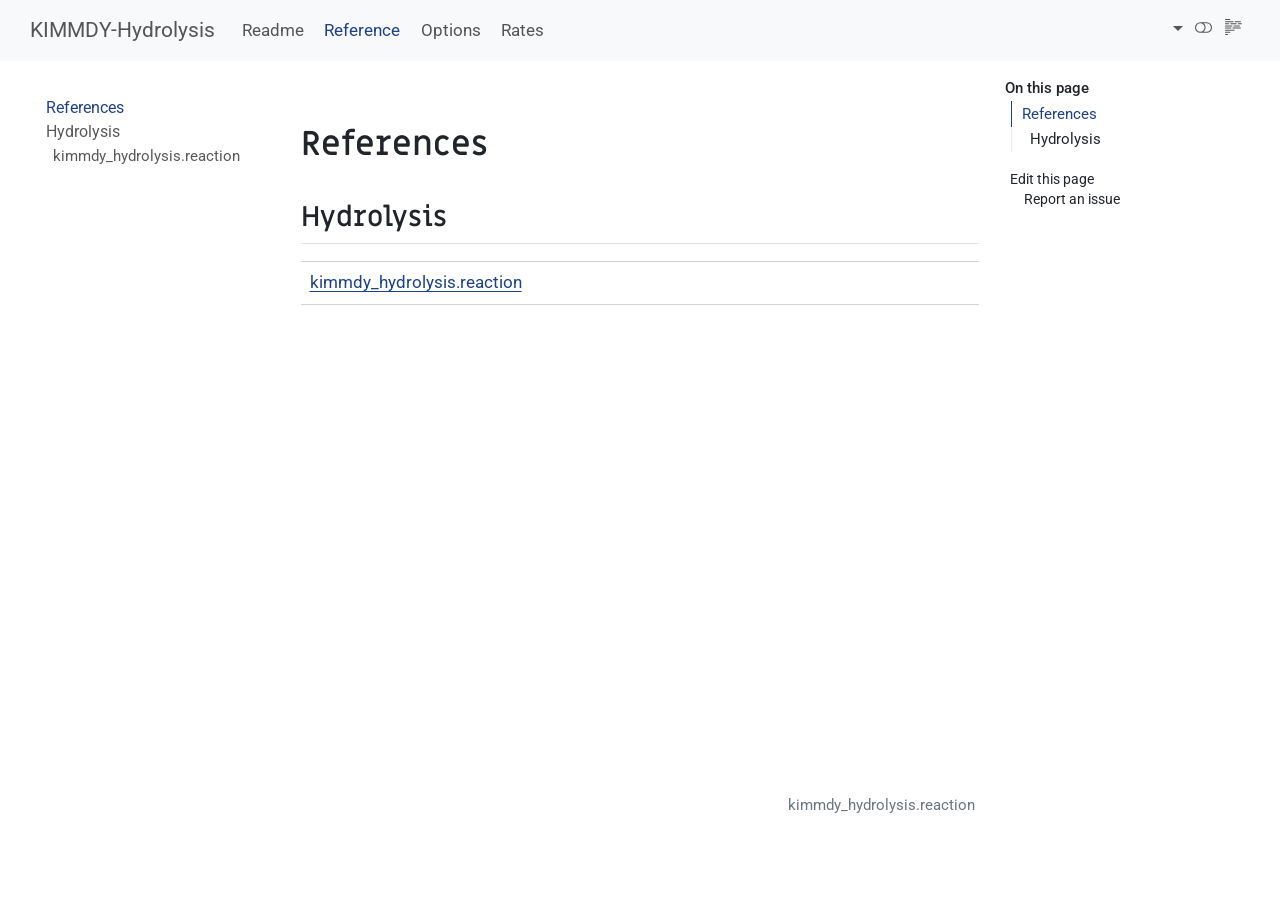
==== docs/_reference/index.html @ 0c81fad1 "pypi setup" ====
<!DOCTYPE html>
<html xmlns="http://www.w3.org/1999/xhtml" lang="en" xml:lang="en"><head>

<meta charset="utf-8">
<meta name="generator" content="quarto-1.6.40">

<meta name="viewport" content="width=device-width, initial-scale=1.0, user-scalable=yes">


<title>index – KIMMDY-Hydrolysis</title>
<style>
code{white-space: pre-wrap;}
span.smallcaps{font-variant: small-caps;}
div.columns{display: flex; gap: min(4vw, 1.5em);}
div.column{flex: auto; overflow-x: auto;}
div.hanging-indent{margin-left: 1.5em; text-indent: -1.5em;}
ul.task-list{list-style: none;}
ul.task-list li input[type="checkbox"] {
  width: 0.8em;
  margin: 0 0.8em 0.2em -1em; /* quarto-specific, see https://github.com/quarto-dev/quarto-cli/issues/4556 */ 
  vertical-align: middle;
}
</style>


<script src="../site_libs/quarto-nav/quarto-nav.js"></script>
<script src="../site_libs/quarto-nav/headroom.min.js"></script>
<script src="../site_libs/clipboard/clipboard.min.js"></script>
<script src="../site_libs/quarto-search/autocomplete.umd.js"></script>
<script src="../site_libs/quarto-search/fuse.min.js"></script>
<script src="../site_libs/quarto-search/quarto-search.js"></script>
<meta name="quarto:offset" content="../">
<link href="../_reference/kimmdy_hydrolysis.reaction.html" rel="next">
<script src="../site_libs/quarto-html/quarto.js"></script>
<script src="../site_libs/quarto-html/popper.min.js"></script>
<script src="../site_libs/quarto-html/tippy.umd.min.js"></script>
<script src="../site_libs/quarto-html/anchor.min.js"></script>
<link href="../site_libs/quarto-html/tippy.css" rel="stylesheet">
<link href="../site_libs/quarto-html/quarto-syntax-highlighting-a431cea1ffaaabcd90937e29fb45e5e3.css" rel="stylesheet" class="quarto-color-scheme" id="quarto-text-highlighting-styles">
<link href="../site_libs/quarto-html/quarto-syntax-highlighting-dark-ce50903b3b6785dcce4eeea31421b3d7.css" rel="prefetch" class="quarto-color-scheme quarto-color-alternate" id="quarto-text-highlighting-styles">
<script src="../site_libs/bootstrap/bootstrap.min.js"></script>
<link href="../site_libs/bootstrap/bootstrap-icons.css" rel="stylesheet">
<link href="../site_libs/bootstrap/bootstrap-7d01740909c13c6217a87009a251226c.min.css" rel="stylesheet" append-hash="true" class="quarto-color-scheme" id="quarto-bootstrap" data-mode="light">
<link href="../site_libs/bootstrap/bootstrap-dark-aaa499893ec24c1a8121fe29cf95b024.min.css" rel="prefetch" append-hash="true" class="quarto-color-scheme quarto-color-alternate" id="quarto-bootstrap" data-mode="dark">
<script id="quarto-search-options" type="application/json">{
  "location": "navbar",
  "copy-button": false,
  "collapse-after": 3,
  "panel-placement": "end",
  "type": "overlay",
  "limit": 50,
  "keyboard-shortcut": [
    "f",
    "/",
    "s"
  ],
  "show-item-context": false,
  "language": {
    "search-no-results-text": "No results",
    "search-matching-documents-text": "matching documents",
    "search-copy-link-title": "Copy link to search",
    "search-hide-matches-text": "Hide additional matches",
    "search-more-match-text": "more match in this document",
    "search-more-matches-text": "more matches in this document",
    "search-clear-button-title": "Clear",
    "search-text-placeholder": "",
    "search-detached-cancel-button-title": "Cancel",
    "search-submit-button-title": "Submit",
    "search-label": "Search"
  }
}</script>


</head>

<body class="nav-sidebar floating nav-fixed">

<div id="quarto-search-results"></div>
  <header id="quarto-header" class="headroom fixed-top">
    <nav class="navbar navbar-expand-lg " data-bs-theme="dark">
      <div class="navbar-container container-fluid">
      <div class="navbar-brand-container mx-auto">
    <a class="navbar-brand" href="../index.html">
    <span class="navbar-title">KIMMDY-Hydrolysis</span>
    </a>
  </div>
            <div id="quarto-search" class="" title="Search"></div>
          <button class="navbar-toggler" type="button" data-bs-toggle="collapse" data-bs-target="#navbarCollapse" aria-controls="navbarCollapse" role="menu" aria-expanded="false" aria-label="Toggle navigation" onclick="if (window.quartoToggleHeadroom) { window.quartoToggleHeadroom(); }">
  <span class="navbar-toggler-icon"></span>
</button>
          <div class="collapse navbar-collapse" id="navbarCollapse">
            <ul class="navbar-nav navbar-nav-scroll me-auto">
  <li class="nav-item">
    <a class="nav-link" href="../index.html"> 
<span class="menu-text">Readme</span></a>
  </li>  
  <li class="nav-item">
    <a class="nav-link active" href="../_reference/index.html" aria-current="page"> 
<span class="menu-text">Reference</span></a>
  </li>  
  <li class="nav-item">
    <a class="nav-link" href="../config.html"> 
<span class="menu-text">Options</span></a>
  </li>  
  <li class="nav-item">
    <a class="nav-link" href="../rates.html"> 
<span class="menu-text">Rates</span></a>
  </li>  
</ul>
          </div> <!-- /navcollapse -->
            <div class="quarto-navbar-tools tools-wide">
    <div class="dropdown">
      <a href="" title="" id="quarto-navigation-tool-dropdown-0" class="quarto-navigation-tool dropdown-toggle px-1" data-bs-toggle="dropdown" aria-expanded="false" role="link" aria-label=""><i class="bi bi-github"></i></a>
      <ul class="dropdown-menu" aria-labelledby="quarto-navigation-tool-dropdown-0">
          <li>
            <a class="dropdown-item quarto-navbar-tools-item" href="https://github.com/graeter-group/kimmdy-hydrolysis">
            Source Code
            </a>
          </li>
          <li>
            <a class="dropdown-item quarto-navbar-tools-item" href="https://github.com/graeter-group/kimmdy-hydrolysis/issues/new">
            Report a Bug
            </a>
          </li>
      </ul>
    </div>
  <a href="" class="quarto-color-scheme-toggle quarto-navigation-tool  px-1" onclick="window.quartoToggleColorScheme(); return false;" title="Toggle dark mode"><i class="bi"></i></a>
  <a href="" class="quarto-reader-toggle quarto-navigation-tool px-1" onclick="window.quartoToggleReader(); return false;" title="Toggle reader mode">
  <div class="quarto-reader-toggle-btn">
  <i class="bi"></i>
  </div>
</a>
</div>
      </div> <!-- /container-fluid -->
    </nav>
  <nav class="quarto-secondary-nav">
    <div class="container-fluid d-flex">
      <button type="button" class="quarto-btn-toggle btn" data-bs-toggle="collapse" role="button" data-bs-target=".quarto-sidebar-collapse-item" aria-controls="quarto-sidebar" aria-expanded="false" aria-label="Toggle sidebar navigation" onclick="if (window.quartoToggleHeadroom) { window.quartoToggleHeadroom(); }">
        <i class="bi bi-layout-text-sidebar-reverse"></i>
      </button>
        <nav class="quarto-page-breadcrumbs" aria-label="breadcrumb"><ol class="breadcrumb"><li class="breadcrumb-item"><a href="../_reference/index.html">References</a></li></ol></nav>
        <a class="flex-grow-1" role="navigation" data-bs-toggle="collapse" data-bs-target=".quarto-sidebar-collapse-item" aria-controls="quarto-sidebar" aria-expanded="false" aria-label="Toggle sidebar navigation" onclick="if (window.quartoToggleHeadroom) { window.quartoToggleHeadroom(); }">      
        </a>
    </div>
  </nav>
</header>
<!-- content -->
<div id="quarto-content" class="quarto-container page-columns page-rows-contents page-layout-article page-navbar">
<!-- sidebar -->
  <nav id="quarto-sidebar" class="sidebar collapse collapse-horizontal quarto-sidebar-collapse-item sidebar-navigation floating overflow-auto">
    <div class="sidebar-menu-container"> 
    <ul class="list-unstyled mt-1">
        <li class="sidebar-item">
  <div class="sidebar-item-container"> 
  <a href="../_reference/index.html" class="sidebar-item-text sidebar-link active">
 <span class="menu-text">References</span></a>
  </div>
</li>
        <li class="sidebar-item sidebar-item-section">
      <div class="sidebar-item-container"> 
            <a class="sidebar-item-text sidebar-link text-start" data-bs-toggle="collapse" data-bs-target="#quarto-sidebar-section-1" role="navigation" aria-expanded="true">
 <span class="menu-text">Hydrolysis</span></a>
          <a class="sidebar-item-toggle text-start" data-bs-toggle="collapse" data-bs-target="#quarto-sidebar-section-1" role="navigation" aria-expanded="true" aria-label="Toggle section">
            <i class="bi bi-chevron-right ms-2"></i>
          </a> 
      </div>
      <ul id="quarto-sidebar-section-1" class="collapse list-unstyled sidebar-section depth1 show">  
          <li class="sidebar-item">
  <div class="sidebar-item-container"> 
  <a href="../_reference/kimmdy_hydrolysis.reaction.html" class="sidebar-item-text sidebar-link">
 <span class="menu-text">kimmdy_hydrolysis.reaction</span></a>
  </div>
</li>
      </ul>
  </li>
    </ul>
    </div>
</nav>
<div id="quarto-sidebar-glass" class="quarto-sidebar-collapse-item" data-bs-toggle="collapse" data-bs-target=".quarto-sidebar-collapse-item"></div>
<!-- margin-sidebar -->
    <div id="quarto-margin-sidebar" class="sidebar margin-sidebar">
        <nav id="TOC" role="doc-toc" class="toc-active" data-toc-expanded="99">
    <h2 id="toc-title">On this page</h2>
   
  <ul>
  <li><a href="#references" id="toc-references" class="nav-link active" data-scroll-target="#references">References</a>
  <ul>
  <li><a href="#hydrolysis" id="toc-hydrolysis" class="nav-link" data-scroll-target="#hydrolysis">Hydrolysis</a></li>
  </ul></li>
  </ul>
<div class="toc-actions"><ul><li><a href="https://github.com/graeter-group/kimmdy-hydrolysis/edit/main/_reference/index.qmd" class="toc-action"><i class="bi bi-github"></i>Edit this page</a></li><li><a href="https://github.com/graeter-group/kimmdy-hydrolysis/issues/new" class="toc-action"><i class="bi empty"></i>Report an issue</a></li></ul></div></nav>
    </div>
<!-- main -->
<main class="content" id="quarto-document-content"><header id="title-block-header" class="quarto-title-block"></header>




<section id="references" class="level1 doc doc-index">
<h1 class="doc doc-index">References</h1>
<section id="hydrolysis" class="level2">
<h2 class="anchored" data-anchor-id="hydrolysis">Hydrolysis</h2>
<table class="caption-top table">
<tbody>
<tr class="odd">
<td><a href="../_reference/kimmdy_hydrolysis.reaction.html#kimmdy_hydrolysis.reaction">kimmdy_hydrolysis.reaction</a></td>
<td></td>
</tr>
</tbody>
</table>


</section>
</section>

<a onclick="window.scrollTo(0, 0); return false;" role="button" id="quarto-back-to-top"><i class="bi bi-arrow-up"></i> Back to top</a></main> <!-- /main -->
<script id="quarto-html-after-body" type="application/javascript">
window.document.addEventListener("DOMContentLoaded", function (event) {
  const toggleBodyColorMode = (bsSheetEl) => {
    const mode = bsSheetEl.getAttribute("data-mode");
    const bodyEl = window.document.querySelector("body");
    if (mode === "dark") {
      bodyEl.classList.add("quarto-dark");
      bodyEl.classList.remove("quarto-light");
    } else {
      bodyEl.classList.add("quarto-light");
      bodyEl.classList.remove("quarto-dark");
    }
  }
  const toggleBodyColorPrimary = () => {
    const bsSheetEl = window.document.querySelector("link#quarto-bootstrap");
    if (bsSheetEl) {
      toggleBodyColorMode(bsSheetEl);
    }
  }
  toggleBodyColorPrimary();  
  const disableStylesheet = (stylesheets) => {
    for (let i=0; i < stylesheets.length; i++) {
      const stylesheet = stylesheets[i];
      stylesheet.rel = 'prefetch';
    }
  }
  const enableStylesheet = (stylesheets) => {
    for (let i=0; i < stylesheets.length; i++) {
      const stylesheet = stylesheets[i];
      stylesheet.rel = 'stylesheet';
    }
  }
  const manageTransitions = (selector, allowTransitions) => {
    const els = window.document.querySelectorAll(selector);
    for (let i=0; i < els.length; i++) {
      const el = els[i];
      if (allowTransitions) {
        el.classList.remove('notransition');
      } else {
        el.classList.add('notransition');
      }
    }
  }
  const toggleGiscusIfUsed = (isAlternate, darkModeDefault) => {
    const baseTheme = document.querySelector('#giscus-base-theme')?.value ?? 'light';
    const alternateTheme = document.querySelector('#giscus-alt-theme')?.value ?? 'dark';
    let newTheme = '';
    if(darkModeDefault) {
      newTheme = isAlternate ? baseTheme : alternateTheme;
    } else {
      newTheme = isAlternate ? alternateTheme : baseTheme;
    }
    const changeGiscusTheme = () => {
      // From: https://github.com/giscus/giscus/issues/336
      const sendMessage = (message) => {
        const iframe = document.querySelector('iframe.giscus-frame');
        if (!iframe) return;
        iframe.contentWindow.postMessage({ giscus: message }, 'https://giscus.app');
      }
      sendMessage({
        setConfig: {
          theme: newTheme
        }
      });
    }
    const isGiscussLoaded = window.document.querySelector('iframe.giscus-frame') !== null;
    if (isGiscussLoaded) {
      changeGiscusTheme();
    }
  }
  const toggleColorMode = (alternate) => {
    // Switch the stylesheets
    const alternateStylesheets = window.document.querySelectorAll('link.quarto-color-scheme.quarto-color-alternate');
    manageTransitions('#quarto-margin-sidebar .nav-link', false);
    if (alternate) {
      enableStylesheet(alternateStylesheets);
      for (const sheetNode of alternateStylesheets) {
        if (sheetNode.id === "quarto-bootstrap") {
          toggleBodyColorMode(sheetNode);
        }
      }
    } else {
      disableStylesheet(alternateStylesheets);
      toggleBodyColorPrimary();
    }
    manageTransitions('#quarto-margin-sidebar .nav-link', true);
    // Switch the toggles
    const toggles = window.document.querySelectorAll('.quarto-color-scheme-toggle');
    for (let i=0; i < toggles.length; i++) {
      const toggle = toggles[i];
      if (toggle) {
        if (alternate) {
          toggle.classList.add("alternate");     
        } else {
          toggle.classList.remove("alternate");
        }
      }
    }
    // Hack to workaround the fact that safari doesn't
    // properly recolor the scrollbar when toggling (#1455)
    if (navigator.userAgent.indexOf('Safari') > 0 && navigator.userAgent.indexOf('Chrome') == -1) {
      manageTransitions("body", false);
      window.scrollTo(0, 1);
      setTimeout(() => {
        window.scrollTo(0, 0);
        manageTransitions("body", true);
      }, 40);  
    }
  }
  const isFileUrl = () => { 
    return window.location.protocol === 'file:';
  }
  const hasAlternateSentinel = () => {  
    let styleSentinel = getColorSchemeSentinel();
    if (styleSentinel !== null) {
      return styleSentinel === "alternate";
    } else {
      return false;
    }
  }
  const setStyleSentinel = (alternate) => {
    const value = alternate ? "alternate" : "default";
    if (!isFileUrl()) {
      window.localStorage.setItem("quarto-color-scheme", value);
    } else {
      localAlternateSentinel = value;
    }
  }
  const getColorSchemeSentinel = () => {
    if (!isFileUrl()) {
      const storageValue = window.localStorage.getItem("quarto-color-scheme");
      return storageValue != null ? storageValue : localAlternateSentinel;
    } else {
      return localAlternateSentinel;
    }
  }
  const darkModeDefault = false;
  let localAlternateSentinel = darkModeDefault ? 'alternate' : 'default';
  // Dark / light mode switch
  window.quartoToggleColorScheme = () => {
    // Read the current dark / light value 
    let toAlternate = !hasAlternateSentinel();
    toggleColorMode(toAlternate);
    setStyleSentinel(toAlternate);
    toggleGiscusIfUsed(toAlternate, darkModeDefault);
  };
  // Ensure there is a toggle, if there isn't float one in the top right
  if (window.document.querySelector('.quarto-color-scheme-toggle') === null) {
    const a = window.document.createElement('a');
    a.classList.add('top-right');
    a.classList.add('quarto-color-scheme-toggle');
    a.href = "";
    a.onclick = function() { try { window.quartoToggleColorScheme(); } catch {} return false; };
    const i = window.document.createElement("i");
    i.classList.add('bi');
    a.appendChild(i);
    window.document.body.appendChild(a);
  }
  // Switch to dark mode if need be
  if (hasAlternateSentinel()) {
    toggleColorMode(true);
  } else {
    toggleColorMode(false);
  }
  const icon = "";
  const anchorJS = new window.AnchorJS();
  anchorJS.options = {
    placement: 'right',
    icon: icon
  };
  anchorJS.add('.anchored');
  const isCodeAnnotation = (el) => {
    for (const clz of el.classList) {
      if (clz.startsWith('code-annotation-')) {                     
        return true;
      }
    }
    return false;
  }
  const onCopySuccess = function(e) {
    // button target
    const button = e.trigger;
    // don't keep focus
    button.blur();
    // flash "checked"
    button.classList.add('code-copy-button-checked');
    var currentTitle = button.getAttribute("title");
    button.setAttribute("title", "Copied!");
    let tooltip;
    if (window.bootstrap) {
      button.setAttribute("data-bs-toggle", "tooltip");
      button.setAttribute("data-bs-placement", "left");
      button.setAttribute("data-bs-title", "Copied!");
      tooltip = new bootstrap.Tooltip(button, 
        { trigger: "manual", 
          customClass: "code-copy-button-tooltip",
          offset: [0, -8]});
      tooltip.show();    
    }
    setTimeout(function() {
      if (tooltip) {
        tooltip.hide();
        button.removeAttribute("data-bs-title");
        button.removeAttribute("data-bs-toggle");
        button.removeAttribute("data-bs-placement");
      }
      button.setAttribute("title", currentTitle);
      button.classList.remove('code-copy-button-checked');
    }, 1000);
    // clear code selection
    e.clearSelection();
  }
  const getTextToCopy = function(trigger) {
      const codeEl = trigger.previousElementSibling.cloneNode(true);
      for (const childEl of codeEl.children) {
        if (isCodeAnnotation(childEl)) {
          childEl.remove();
        }
      }
      return codeEl.innerText;
  }
  const clipboard = new window.ClipboardJS('.code-copy-button:not([data-in-quarto-modal])', {
    text: getTextToCopy
  });
  clipboard.on('success', onCopySuccess);
  if (window.document.getElementById('quarto-embedded-source-code-modal')) {
    const clipboardModal = new window.ClipboardJS('.code-copy-button[data-in-quarto-modal]', {
      text: getTextToCopy,
      container: window.document.getElementById('quarto-embedded-source-code-modal')
    });
    clipboardModal.on('success', onCopySuccess);
  }
    var localhostRegex = new RegExp(/^(?:http|https):\/\/localhost\:?[0-9]*\//);
    var mailtoRegex = new RegExp(/^mailto:/);
      var filterRegex = new RegExp("http:\/\/graeter-group\.github\.io\/kimmdy-hydrolysis");
    var isInternal = (href) => {
        return filterRegex.test(href) || localhostRegex.test(href) || mailtoRegex.test(href);
    }
    // Inspect non-navigation links and adorn them if external
 	var links = window.document.querySelectorAll('a[href]:not(.nav-link):not(.navbar-brand):not(.toc-action):not(.sidebar-link):not(.sidebar-item-toggle):not(.pagination-link):not(.no-external):not([aria-hidden]):not(.dropdown-item):not(.quarto-navigation-tool):not(.about-link)');
    for (var i=0; i<links.length; i++) {
      const link = links[i];
      if (!isInternal(link.href)) {
        // undo the damage that might have been done by quarto-nav.js in the case of
        // links that we want to consider external
        if (link.dataset.originalHref !== undefined) {
          link.href = link.dataset.originalHref;
        }
      }
    }
  function tippyHover(el, contentFn, onTriggerFn, onUntriggerFn) {
    const config = {
      allowHTML: true,
      maxWidth: 500,
      delay: 100,
      arrow: false,
      appendTo: function(el) {
          return el.parentElement;
      },
      interactive: true,
      interactiveBorder: 10,
      theme: 'quarto',
      placement: 'bottom-start',
    };
    if (contentFn) {
      config.content = contentFn;
    }
    if (onTriggerFn) {
      config.onTrigger = onTriggerFn;
    }
    if (onUntriggerFn) {
      config.onUntrigger = onUntriggerFn;
    }
    window.tippy(el, config); 
  }
  const noterefs = window.document.querySelectorAll('a[role="doc-noteref"]');
  for (var i=0; i<noterefs.length; i++) {
    const ref = noterefs[i];
    tippyHover(ref, function() {
      // use id or data attribute instead here
      let href = ref.getAttribute('data-footnote-href') || ref.getAttribute('href');
      try { href = new URL(href).hash; } catch {}
      const id = href.replace(/^#\/?/, "");
      const note = window.document.getElementById(id);
      if (note) {
        return note.innerHTML;
      } else {
        return "";
      }
    });
  }
  const xrefs = window.document.querySelectorAll('a.quarto-xref');
  const processXRef = (id, note) => {
    // Strip column container classes
    const stripColumnClz = (el) => {
      el.classList.remove("page-full", "page-columns");
      if (el.children) {
        for (const child of el.children) {
          stripColumnClz(child);
        }
      }
    }
    stripColumnClz(note)
    if (id === null || id.startsWith('sec-')) {
      // Special case sections, only their first couple elements
      const container = document.createElement("div");
      if (note.children && note.children.length > 2) {
        container.appendChild(note.children[0].cloneNode(true));
        for (let i = 1; i < note.children.length; i++) {
          const child = note.children[i];
          if (child.tagName === "P" && child.innerText === "") {
            continue;
          } else {
            container.appendChild(child.cloneNode(true));
            break;
          }
        }
        if (window.Quarto?.typesetMath) {
          window.Quarto.typesetMath(container);
        }
        return container.innerHTML
      } else {
        if (window.Quarto?.typesetMath) {
          window.Quarto.typesetMath(note);
        }
        return note.innerHTML;
      }
    } else {
      // Remove any anchor links if they are present
      const anchorLink = note.querySelector('a.anchorjs-link');
      if (anchorLink) {
        anchorLink.remove();
      }
      if (window.Quarto?.typesetMath) {
        window.Quarto.typesetMath(note);
      }
      if (note.classList.contains("callout")) {
        return note.outerHTML;
      } else {
        return note.innerHTML;
      }
    }
  }
  for (var i=0; i<xrefs.length; i++) {
    const xref = xrefs[i];
    tippyHover(xref, undefined, function(instance) {
      instance.disable();
      let url = xref.getAttribute('href');
      let hash = undefined; 
      if (url.startsWith('#')) {
        hash = url;
      } else {
        try { hash = new URL(url).hash; } catch {}
      }
      if (hash) {
        const id = hash.replace(/^#\/?/, "");
        const note = window.document.getElementById(id);
        if (note !== null) {
          try {
            const html = processXRef(id, note.cloneNode(true));
            instance.setContent(html);
          } finally {
            instance.enable();
            instance.show();
          }
        } else {
          // See if we can fetch this
          fetch(url.split('#')[0])
          .then(res => res.text())
          .then(html => {
            const parser = new DOMParser();
            const htmlDoc = parser.parseFromString(html, "text/html");
            const note = htmlDoc.getElementById(id);
            if (note !== null) {
              const html = processXRef(id, note);
              instance.setContent(html);
            } 
          }).finally(() => {
            instance.enable();
            instance.show();
          });
        }
      } else {
        // See if we can fetch a full url (with no hash to target)
        // This is a special case and we should probably do some content thinning / targeting
        fetch(url)
        .then(res => res.text())
        .then(html => {
          const parser = new DOMParser();
          const htmlDoc = parser.parseFromString(html, "text/html");
          const note = htmlDoc.querySelector('main.content');
          if (note !== null) {
            // This should only happen for chapter cross references
            // (since there is no id in the URL)
            // remove the first header
            if (note.children.length > 0 && note.children[0].tagName === "HEADER") {
              note.children[0].remove();
            }
            const html = processXRef(null, note);
            instance.setContent(html);
          } 
        }).finally(() => {
          instance.enable();
          instance.show();
        });
      }
    }, function(instance) {
    });
  }
      let selectedAnnoteEl;
      const selectorForAnnotation = ( cell, annotation) => {
        let cellAttr = 'data-code-cell="' + cell + '"';
        let lineAttr = 'data-code-annotation="' +  annotation + '"';
        const selector = 'span[' + cellAttr + '][' + lineAttr + ']';
        return selector;
      }
      const selectCodeLines = (annoteEl) => {
        const doc = window.document;
        const targetCell = annoteEl.getAttribute("data-target-cell");
        const targetAnnotation = annoteEl.getAttribute("data-target-annotation");
        const annoteSpan = window.document.querySelector(selectorForAnnotation(targetCell, targetAnnotation));
        const lines = annoteSpan.getAttribute("data-code-lines").split(",");
        const lineIds = lines.map((line) => {
          return targetCell + "-" + line;
        })
        let top = null;
        let height = null;
        let parent = null;
        if (lineIds.length > 0) {
            //compute the position of the single el (top and bottom and make a div)
            const el = window.document.getElementById(lineIds[0]);
            top = el.offsetTop;
            height = el.offsetHeight;
            parent = el.parentElement.parentElement;
          if (lineIds.length > 1) {
            const lastEl = window.document.getElementById(lineIds[lineIds.length - 1]);
            const bottom = lastEl.offsetTop + lastEl.offsetHeight;
            height = bottom - top;
          }
          if (top !== null && height !== null && parent !== null) {
            // cook up a div (if necessary) and position it 
            let div = window.document.getElementById("code-annotation-line-highlight");
            if (div === null) {
              div = window.document.createElement("div");
              div.setAttribute("id", "code-annotation-line-highlight");
              div.style.position = 'absolute';
              parent.appendChild(div);
            }
            div.style.top = top - 2 + "px";
            div.style.height = height + 4 + "px";
            div.style.left = 0;
            let gutterDiv = window.document.getElementById("code-annotation-line-highlight-gutter");
            if (gutterDiv === null) {
              gutterDiv = window.document.createElement("div");
              gutterDiv.setAttribute("id", "code-annotation-line-highlight-gutter");
              gutterDiv.style.position = 'absolute';
              const codeCell = window.document.getElementById(targetCell);
              const gutter = codeCell.querySelector('.code-annotation-gutter');
              gutter.appendChild(gutterDiv);
            }
            gutterDiv.style.top = top - 2 + "px";
            gutterDiv.style.height = height + 4 + "px";
          }
          selectedAnnoteEl = annoteEl;
        }
      };
      const unselectCodeLines = () => {
        const elementsIds = ["code-annotation-line-highlight", "code-annotation-line-highlight-gutter"];
        elementsIds.forEach((elId) => {
          const div = window.document.getElementById(elId);
          if (div) {
            div.remove();
          }
        });
        selectedAnnoteEl = undefined;
      };
        // Handle positioning of the toggle
    window.addEventListener(
      "resize",
      throttle(() => {
        elRect = undefined;
        if (selectedAnnoteEl) {
          selectCodeLines(selectedAnnoteEl);
        }
      }, 10)
    );
    function throttle(fn, ms) {
    let throttle = false;
    let timer;
      return (...args) => {
        if(!throttle) { // first call gets through
            fn.apply(this, args);
            throttle = true;
        } else { // all the others get throttled
            if(timer) clearTimeout(timer); // cancel #2
            timer = setTimeout(() => {
              fn.apply(this, args);
              timer = throttle = false;
            }, ms);
        }
      };
    }
      // Attach click handler to the DT
      const annoteDls = window.document.querySelectorAll('dt[data-target-cell]');
      for (const annoteDlNode of annoteDls) {
        annoteDlNode.addEventListener('click', (event) => {
          const clickedEl = event.target;
          if (clickedEl !== selectedAnnoteEl) {
            unselectCodeLines();
            const activeEl = window.document.querySelector('dt[data-target-cell].code-annotation-active');
            if (activeEl) {
              activeEl.classList.remove('code-annotation-active');
            }
            selectCodeLines(clickedEl);
            clickedEl.classList.add('code-annotation-active');
          } else {
            // Unselect the line
            unselectCodeLines();
            clickedEl.classList.remove('code-annotation-active');
          }
        });
      }
  const findCites = (el) => {
    const parentEl = el.parentElement;
    if (parentEl) {
      const cites = parentEl.dataset.cites;
      if (cites) {
        return {
          el,
          cites: cites.split(' ')
        };
      } else {
        return findCites(el.parentElement)
      }
    } else {
      return undefined;
    }
  };
  var bibliorefs = window.document.querySelectorAll('a[role="doc-biblioref"]');
  for (var i=0; i<bibliorefs.length; i++) {
    const ref = bibliorefs[i];
    const citeInfo = findCites(ref);
    if (citeInfo) {
      tippyHover(citeInfo.el, function() {
        var popup = window.document.createElement('div');
        citeInfo.cites.forEach(function(cite) {
          var citeDiv = window.document.createElement('div');
          citeDiv.classList.add('hanging-indent');
          citeDiv.classList.add('csl-entry');
          var biblioDiv = window.document.getElementById('ref-' + cite);
          if (biblioDiv) {
            citeDiv.innerHTML = biblioDiv.innerHTML;
          }
          popup.appendChild(citeDiv);
        });
        return popup.innerHTML;
      });
    }
  }
});
</script>
<nav class="page-navigation">
  <div class="nav-page nav-page-previous">
  </div>
  <div class="nav-page nav-page-next">
      <a href="../_reference/kimmdy_hydrolysis.reaction.html" class="pagination-link" aria-label="kimmdy_hydrolysis.reaction">
        <span class="nav-page-text">kimmdy_hydrolysis.reaction</span> <i class="bi bi-arrow-right-short"></i>
      </a>
  </div>
</nav>
</div> <!-- /content -->




<footer class="footer"><div class="nav-footer"><div class="nav-footer-center"><div class="toc-actions d-sm-block d-md-none"><ul><li><a href="https://github.com/graeter-group/kimmdy-hydrolysis/edit/main/_reference/index.qmd" class="toc-action"><i class="bi bi-github"></i>Edit this page</a></li><li><a href="https://github.com/graeter-group/kimmdy-hydrolysis/issues/new" class="toc-action"><i class="bi empty"></i>Report an issue</a></li></ul></div></div></div></footer></body></html>
---- docs/site_libs/quarto-html/tippy.css ----
.tippy-box[data-animation=fade][data-state=hidden]{opacity:0}[data-tippy-root]{max-width:calc(100vw - 10px)}.tippy-box{position:relative;background-color:#333;color:#fff;border-radius:4px;font-size:14px;line-height:1.4;white-space:normal;outline:0;transition-property:transform,visibility,opacity}.tippy-box[data-placement^=top]>.tippy-arrow{bottom:0}.tippy-box[data-placement^=top]>.tippy-arrow:before{bottom:-7px;left:0;border-width:8px 8px 0;border-top-color:initial;transform-origin:center top}.tippy-box[data-placement^=bottom]>.tippy-arrow{top:0}.tippy-box[data-placement^=bottom]>.tippy-arrow:before{top:-7px;left:0;border-width:0 8px 8px;border-bottom-color:initial;transform-origin:center bottom}.tippy-box[data-placement^=left]>.tippy-arrow{right:0}.tippy-box[data-placement^=left]>.tippy-arrow:before{border-width:8px 0 8px 8px;border-left-color:initial;right:-7px;transform-origin:center left}.tippy-box[data-placement^=right]>.tippy-arrow{left:0}.tippy-box[data-placement^=right]>.tippy-arrow:before{left:-7px;border-width:8px 8px 8px 0;border-right-color:initial;transform-origin:center right}.tippy-box[data-inertia][data-state=visible]{transition-timing-function:cubic-bezier(.54,1.5,.38,1.11)}.tippy-arrow{width:16px;height:16px;color:#333}.tippy-arrow:before{content:"";position:absolute;border-color:transparent;border-style:solid}.tippy-content{position:relative;padding:5px 9px;z-index:1}
---- docs/site_libs/quarto-html/quarto-syntax-highlighting-a431cea1ffaaabcd90937e29fb45e5e3.css ----
/* quarto syntax highlight colors */
:root {
  --quarto-hl-ot-color: #003B4F;
  --quarto-hl-at-color: #657422;
  --quarto-hl-ss-color: #20794D;
  --quarto-hl-an-color: #5E5E5E;
  --quarto-hl-fu-color: #4758AB;
  --quarto-hl-st-color: #20794D;
  --quarto-hl-cf-color: #003B4F;
  --quarto-hl-op-color: #5E5E5E;
  --quarto-hl-er-color: #AD0000;
  --quarto-hl-bn-color: #AD0000;
  --quarto-hl-al-color: #AD0000;
  --quarto-hl-va-color: #111111;
  --quarto-hl-bu-color: inherit;
  --quarto-hl-ex-color: inherit;
  --quarto-hl-pp-color: #AD0000;
  --quarto-hl-in-color: #5E5E5E;
  --quarto-hl-vs-color: #20794D;
  --quarto-hl-wa-color: #5E5E5E;
  --quarto-hl-do-color: #5E5E5E;
  --quarto-hl-im-color: #00769E;
  --quarto-hl-ch-color: #20794D;
  --quarto-hl-dt-color: #AD0000;
  --quarto-hl-fl-color: #AD0000;
  --quarto-hl-co-color: #5E5E5E;
  --quarto-hl-cv-color: #5E5E5E;
  --quarto-hl-cn-color: #8f5902;
  --quarto-hl-sc-color: #5E5E5E;
  --quarto-hl-dv-color: #AD0000;
  --quarto-hl-kw-color: #003B4F;
}

/* other quarto variables */
:root {
  --quarto-font-monospace: "Fira Mono", Menlo, Consolas, monospace;
}

pre > code.sourceCode > span {
  color: #003B4F;
}

code span {
  color: #003B4F;
}

code.sourceCode > span {
  color: #003B4F;
}

div.sourceCode,
div.sourceCode pre.sourceCode {
  color: #003B4F;
}

code span.ot {
  color: #003B4F;
  font-style: inherit;
}

code span.at {
  color: #657422;
  font-style: inherit;
}

code span.ss {
  color: #20794D;
  font-style: inherit;
}

code span.an {
  color: #5E5E5E;
  font-style: inherit;
}

code span.fu {
  color: #4758AB;
  font-style: inherit;
}

code span.st {
  color: #20794D;
  font-style: inherit;
}

code span.cf {
  color: #003B4F;
  font-weight: bold;
  font-style: inherit;
}

code span.op {
  color: #5E5E5E;
  font-style: inherit;
}

code span.er {
  color: #AD0000;
  font-style: inherit;
}

code span.bn {
  color: #AD0000;
  font-style: inherit;
}

code span.al {
  color: #AD0000;
  font-style: inherit;
}

code span.va {
  color: #111111;
  font-style: inherit;
}

code span.bu {
  font-style: inherit;
}

code span.ex {
  font-style: inherit;
}

code span.pp {
  color: #AD0000;
  font-style: inherit;
}

code span.in {
  color: #5E5E5E;
  font-style: inherit;
}

code span.vs {
  color: #20794D;
  font-style: inherit;
}

code span.wa {
  color: #5E5E5E;
  font-style: italic;
}

code span.do {
  color: #5E5E5E;
  font-style: italic;
}

code span.im {
  color: #00769E;
  font-style: inherit;
}

code span.ch {
  color: #20794D;
  font-style: inherit;
}

code span.dt {
  color: #AD0000;
  font-style: inherit;
}

code span.fl {
  color: #AD0000;
  font-style: inherit;
}

code span.co {
  color: #5E5E5E;
  font-style: inherit;
}

code span.cv {
  color: #5E5E5E;
  font-style: italic;
}

code span.cn {
  color: #8f5902;
  font-style: inherit;
}

code span.sc {
  color: #5E5E5E;
  font-style: inherit;
}

code span.dv {
  color: #AD0000;
  font-style: inherit;
}

code span.kw {
  color: #003B4F;
  font-weight: bold;
  font-style: inherit;
}

.prevent-inlining {
  content: "</";
}

/*# sourceMappingURL=93c490a75d8dfde6e2aedfcc4a9f1259.css.map */
---- docs/site_libs/quarto-html/quarto-syntax-highlighting-dark-ce50903b3b6785dcce4eeea31421b3d7.css ----
/* quarto syntax highlight colors */
:root {
  --quarto-hl-al-color: #f07178;
  --quarto-hl-an-color: #d4d0ab;
  --quarto-hl-at-color: #00e0e0;
  --quarto-hl-bn-color: #d4d0ab;
  --quarto-hl-bu-color: #abe338;
  --quarto-hl-ch-color: #abe338;
  --quarto-hl-co-color: #f8f8f2;
  --quarto-hl-cv-color: #ffd700;
  --quarto-hl-cn-color: #ffd700;
  --quarto-hl-cf-color: #ffa07a;
  --quarto-hl-dt-color: #ffa07a;
  --quarto-hl-dv-color: #d4d0ab;
  --quarto-hl-do-color: #f8f8f2;
  --quarto-hl-er-color: #f07178;
  --quarto-hl-ex-color: #00e0e0;
  --quarto-hl-fl-color: #d4d0ab;
  --quarto-hl-fu-color: #ffa07a;
  --quarto-hl-im-color: #abe338;
  --quarto-hl-in-color: #d4d0ab;
  --quarto-hl-kw-color: #ffa07a;
  --quarto-hl-op-color: #ffa07a;
  --quarto-hl-ot-color: #00e0e0;
  --quarto-hl-pp-color: #dcc6e0;
  --quarto-hl-re-color: #00e0e0;
  --quarto-hl-sc-color: #abe338;
  --quarto-hl-ss-color: #abe338;
  --quarto-hl-st-color: #abe338;
  --quarto-hl-va-color: #00e0e0;
  --quarto-hl-vs-color: #abe338;
  --quarto-hl-wa-color: #dcc6e0;
}

/* other quarto variables */
:root {
  --quarto-font-monospace: "Fira Mono", Menlo, Consolas, monospace;
}

code span.al {
  background-color: #2a0f15;
  font-weight: bold;
  color: #f07178;
}

code span.an {
  color: #d4d0ab;
}

code span.at {
  color: #00e0e0;
}

code span.bn {
  color: #d4d0ab;
}

code span.bu {
  color: #abe338;
}

code span.ch {
  color: #abe338;
}

code span.co {
  font-style: italic;
  color: #f8f8f2;
}

code span.cv {
  color: #ffd700;
}

code span.cn {
  color: #ffd700;
}

code span.cf {
  font-weight: bold;
  color: #ffa07a;
}

code span.dt {
  color: #ffa07a;
}

code span.dv {
  color: #d4d0ab;
}

code span.do {
  color: #f8f8f2;
}

code span.er {
  color: #f07178;
  text-decoration: underline;
}

code span.ex {
  font-weight: bold;
  color: #00e0e0;
}

code span.fl {
  color: #d4d0ab;
}

code span.fu {
  color: #ffa07a;
}

code span.im {
  color: #abe338;
}

code span.in {
  color: #d4d0ab;
}

code span.kw {
  font-weight: bold;
  color: #ffa07a;
}

pre > code.sourceCode > span {
  color: #f8f8f2;
}

code span {
  color: #f8f8f2;
}

code.sourceCode > span {
  color: #f8f8f2;
}

div.sourceCode,
div.sourceCode pre.sourceCode {
  color: #f8f8f2;
}

code span.op {
  color: #ffa07a;
}

code span.ot {
  color: #00e0e0;
}

code span.pp {
  color: #dcc6e0;
}

code span.re {
  background-color: #f8f8f2;
  color: #00e0e0;
}

code span.sc {
  color: #abe338;
}

code span.ss {
  color: #abe338;
}

code span.st {
  color: #abe338;
}

code span.va {
  color: #00e0e0;
}

code span.vs {
  color: #abe338;
}

code span.wa {
  color: #dcc6e0;
}

.prevent-inlining {
  content: "</";
}

/*# sourceMappingURL=f7c56827f785f6c0bbb8fa6d228a9ae6.css.map */
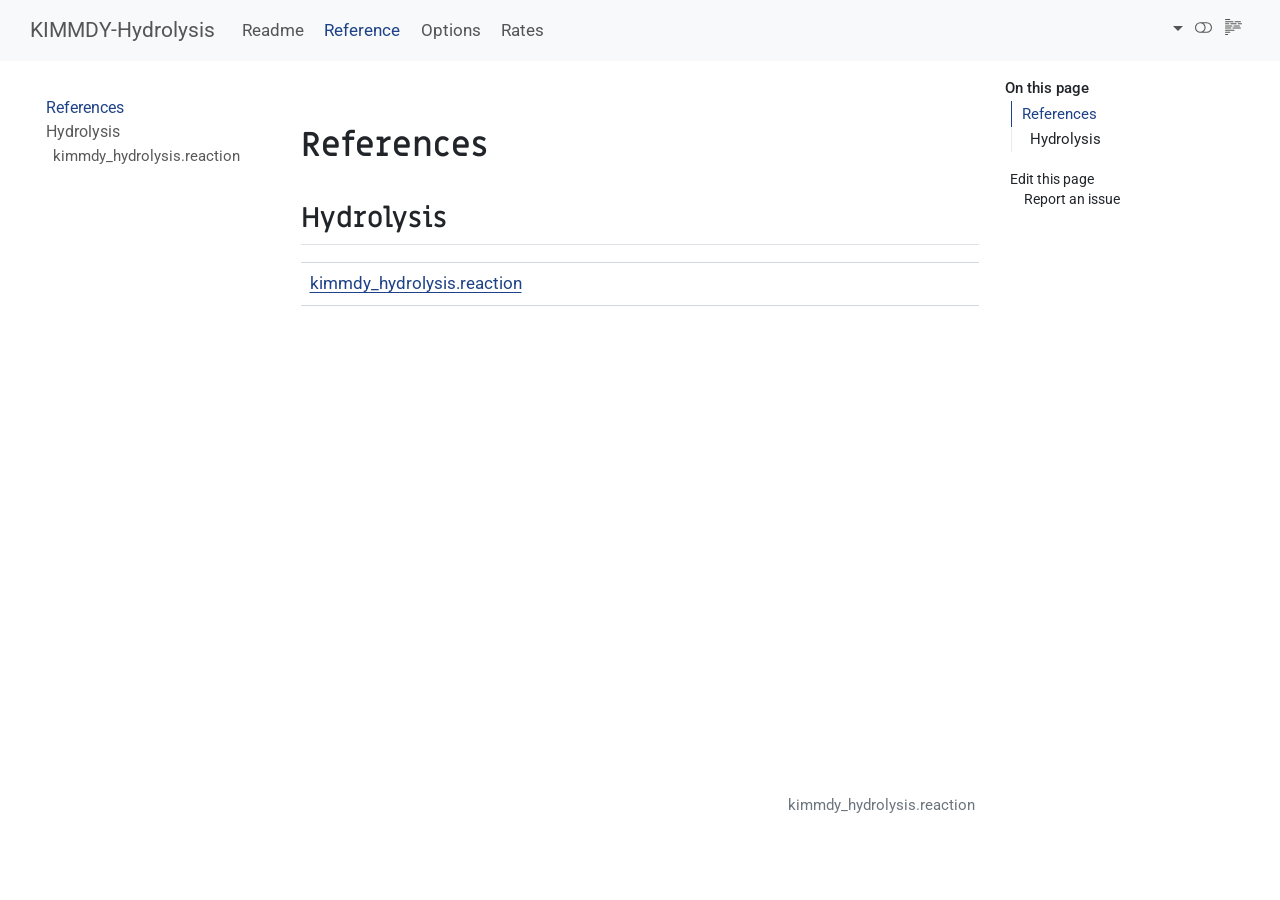
==== commit eb9899ac: "refactor rates functions and render docs" ====
--- a/docs/_reference/index.html
+++ b/docs/_reference/index.html
@@ -2,7 +2,7 @@
 <html xmlns="http://www.w3.org/1999/xhtml" lang="en" xml:lang="en"><head>
 
 <meta charset="utf-8">
-<meta name="generator" content="quarto-1.6.40">
+<meta name="generator" content="quarto-1.5.57">
 
 <meta name="viewport" content="width=device-width, initial-scale=1.0, user-scalable=yes">
 
@@ -36,12 +36,12 @@
 <script src="../site_libs/quarto-html/tippy.umd.min.js"></script>
 <script src="../site_libs/quarto-html/anchor.min.js"></script>
 <link href="../site_libs/quarto-html/tippy.css" rel="stylesheet">
-<link href="../site_libs/quarto-html/quarto-syntax-highlighting-a431cea1ffaaabcd90937e29fb45e5e3.css" rel="stylesheet" class="quarto-color-scheme" id="quarto-text-highlighting-styles">
-<link href="../site_libs/quarto-html/quarto-syntax-highlighting-dark-ce50903b3b6785dcce4eeea31421b3d7.css" rel="prefetch" class="quarto-color-scheme quarto-color-alternate" id="quarto-text-highlighting-styles">
+<link href="../site_libs/quarto-html/quarto-syntax-highlighting.css" rel="stylesheet" class="quarto-color-scheme" id="quarto-text-highlighting-styles">
+<link href="../site_libs/quarto-html/quarto-syntax-highlighting-dark.css" rel="prefetch" class="quarto-color-scheme quarto-color-alternate" id="quarto-text-highlighting-styles">
 <script src="../site_libs/bootstrap/bootstrap.min.js"></script>
 <link href="../site_libs/bootstrap/bootstrap-icons.css" rel="stylesheet">
-<link href="../site_libs/bootstrap/bootstrap-7d01740909c13c6217a87009a251226c.min.css" rel="stylesheet" append-hash="true" class="quarto-color-scheme" id="quarto-bootstrap" data-mode="light">
-<link href="../site_libs/bootstrap/bootstrap-dark-aaa499893ec24c1a8121fe29cf95b024.min.css" rel="prefetch" append-hash="true" class="quarto-color-scheme quarto-color-alternate" id="quarto-bootstrap" data-mode="dark">
+<link href="../site_libs/bootstrap/bootstrap.min.css" rel="stylesheet" class="quarto-color-scheme" id="quarto-bootstrap" data-mode="light">
+<link href="../site_libs/bootstrap/bootstrap-dark.min.css" rel="prefetch" class="quarto-color-scheme quarto-color-alternate" id="quarto-bootstrap" data-mode="dark">
 <script id="quarto-search-options" type="application/json">{
   "location": "navbar",
   "copy-button": false,
@@ -191,7 +191,7 @@
 <div class="toc-actions"><ul><li><a href="https://github.com/graeter-group/kimmdy-hydrolysis/edit/main/_reference/index.qmd" class="toc-action"><i class="bi bi-github"></i>Edit this page</a></li><li><a href="https://github.com/graeter-group/kimmdy-hydrolysis/issues/new" class="toc-action"><i class="bi empty"></i>Report an issue</a></li></ul></div></nav>
     </div>
 <!-- main -->
-<main class="content" id="quarto-document-content"><header id="title-block-header" class="quarto-title-block"></header>
+<main class="content" id="quarto-document-content">
 
 
 
@@ -440,6 +440,8 @@
   });
   clipboard.on('success', onCopySuccess);
   if (window.document.getElementById('quarto-embedded-source-code-modal')) {
+    // For code content inside modals, clipBoardJS needs to be initialized with a container option
+    // TODO: Check when it could be a function (https://github.com/zenorocha/clipboard.js/issues/860)
     const clipboardModal = new window.ClipboardJS('.code-copy-button[data-in-quarto-modal]', {
       text: getTextToCopy,
       container: window.document.getElementById('quarto-embedded-source-code-modal')
@@ -550,6 +552,7 @@
       if (window.Quarto?.typesetMath) {
         window.Quarto.typesetMath(note);
       }
+      // TODO in 1.5, we should make sure this works without a callout special case
       if (note.classList.contains("callout")) {
         return note.outerHTML;
       } else {
--- a/docs/site_libs/quarto-html/quarto-syntax-highlighting.css
+++ b/docs/site_libs/quarto-html/quarto-syntax-highlighting.css
@@ -0,0 +1,205 @@
+/* quarto syntax highlight colors */
+:root {
+  --quarto-hl-ot-color: #003B4F;
+  --quarto-hl-at-color: #657422;
+  --quarto-hl-ss-color: #20794D;
+  --quarto-hl-an-color: #5E5E5E;
+  --quarto-hl-fu-color: #4758AB;
+  --quarto-hl-st-color: #20794D;
+  --quarto-hl-cf-color: #003B4F;
+  --quarto-hl-op-color: #5E5E5E;
+  --quarto-hl-er-color: #AD0000;
+  --quarto-hl-bn-color: #AD0000;
+  --quarto-hl-al-color: #AD0000;
+  --quarto-hl-va-color: #111111;
+  --quarto-hl-bu-color: inherit;
+  --quarto-hl-ex-color: inherit;
+  --quarto-hl-pp-color: #AD0000;
+  --quarto-hl-in-color: #5E5E5E;
+  --quarto-hl-vs-color: #20794D;
+  --quarto-hl-wa-color: #5E5E5E;
+  --quarto-hl-do-color: #5E5E5E;
+  --quarto-hl-im-color: #00769E;
+  --quarto-hl-ch-color: #20794D;
+  --quarto-hl-dt-color: #AD0000;
+  --quarto-hl-fl-color: #AD0000;
+  --quarto-hl-co-color: #5E5E5E;
+  --quarto-hl-cv-color: #5E5E5E;
+  --quarto-hl-cn-color: #8f5902;
+  --quarto-hl-sc-color: #5E5E5E;
+  --quarto-hl-dv-color: #AD0000;
+  --quarto-hl-kw-color: #003B4F;
+}
+
+/* other quarto variables */
+:root {
+  --quarto-font-monospace: "Fira Mono", Menlo, Consolas, monospace;
+}
+
+pre > code.sourceCode > span {
+  color: #003B4F;
+}
+
+code span {
+  color: #003B4F;
+}
+
+code.sourceCode > span {
+  color: #003B4F;
+}
+
+div.sourceCode,
+div.sourceCode pre.sourceCode {
+  color: #003B4F;
+}
+
+code span.ot {
+  color: #003B4F;
+  font-style: inherit;
+}
+
+code span.at {
+  color: #657422;
+  font-style: inherit;
+}
+
+code span.ss {
+  color: #20794D;
+  font-style: inherit;
+}
+
+code span.an {
+  color: #5E5E5E;
+  font-style: inherit;
+}
+
+code span.fu {
+  color: #4758AB;
+  font-style: inherit;
+}
+
+code span.st {
+  color: #20794D;
+  font-style: inherit;
+}
+
+code span.cf {
+  color: #003B4F;
+  font-weight: bold;
+  font-style: inherit;
+}
+
+code span.op {
+  color: #5E5E5E;
+  font-style: inherit;
+}
+
+code span.er {
+  color: #AD0000;
+  font-style: inherit;
+}
+
+code span.bn {
+  color: #AD0000;
+  font-style: inherit;
+}
+
+code span.al {
+  color: #AD0000;
+  font-style: inherit;
+}
+
+code span.va {
+  color: #111111;
+  font-style: inherit;
+}
+
+code span.bu {
+  font-style: inherit;
+}
+
+code span.ex {
+  font-style: inherit;
+}
+
+code span.pp {
+  color: #AD0000;
+  font-style: inherit;
+}
+
+code span.in {
+  color: #5E5E5E;
+  font-style: inherit;
+}
+
+code span.vs {
+  color: #20794D;
+  font-style: inherit;
+}
+
+code span.wa {
+  color: #5E5E5E;
+  font-style: italic;
+}
+
+code span.do {
+  color: #5E5E5E;
+  font-style: italic;
+}
+
+code span.im {
+  color: #00769E;
+  font-style: inherit;
+}
+
+code span.ch {
+  color: #20794D;
+  font-style: inherit;
+}
+
+code span.dt {
+  color: #AD0000;
+  font-style: inherit;
+}
+
+code span.fl {
+  color: #AD0000;
+  font-style: inherit;
+}
+
+code span.co {
+  color: #5E5E5E;
+  font-style: inherit;
+}
+
+code span.cv {
+  color: #5E5E5E;
+  font-style: italic;
+}
+
+code span.cn {
+  color: #8f5902;
+  font-style: inherit;
+}
+
+code span.sc {
+  color: #5E5E5E;
+  font-style: inherit;
+}
+
+code span.dv {
+  color: #AD0000;
+  font-style: inherit;
+}
+
+code span.kw {
+  color: #003B4F;
+  font-weight: bold;
+  font-style: inherit;
+}
+
+.prevent-inlining {
+  content: "</";
+}
+
+/*# sourceMappingURL=debc5d5d77c3f9108843748ff7464032.css.map */
--- a/docs/site_libs/quarto-html/quarto-syntax-highlighting-dark.css
+++ b/docs/site_libs/quarto-html/quarto-syntax-highlighting-dark.css
@@ -0,0 +1,189 @@
+/* quarto syntax highlight colors */
+:root {
+  --quarto-hl-al-color: #f07178;
+  --quarto-hl-an-color: #d4d0ab;
+  --quarto-hl-at-color: #00e0e0;
+  --quarto-hl-bn-color: #d4d0ab;
+  --quarto-hl-bu-color: #abe338;
+  --quarto-hl-ch-color: #abe338;
+  --quarto-hl-co-color: #f8f8f2;
+  --quarto-hl-cv-color: #ffd700;
+  --quarto-hl-cn-color: #ffd700;
+  --quarto-hl-cf-color: #ffa07a;
+  --quarto-hl-dt-color: #ffa07a;
+  --quarto-hl-dv-color: #d4d0ab;
+  --quarto-hl-do-color: #f8f8f2;
+  --quarto-hl-er-color: #f07178;
+  --quarto-hl-ex-color: #00e0e0;
+  --quarto-hl-fl-color: #d4d0ab;
+  --quarto-hl-fu-color: #ffa07a;
+  --quarto-hl-im-color: #abe338;
+  --quarto-hl-in-color: #d4d0ab;
+  --quarto-hl-kw-color: #ffa07a;
+  --quarto-hl-op-color: #ffa07a;
+  --quarto-hl-ot-color: #00e0e0;
+  --quarto-hl-pp-color: #dcc6e0;
+  --quarto-hl-re-color: #00e0e0;
+  --quarto-hl-sc-color: #abe338;
+  --quarto-hl-ss-color: #abe338;
+  --quarto-hl-st-color: #abe338;
+  --quarto-hl-va-color: #00e0e0;
+  --quarto-hl-vs-color: #abe338;
+  --quarto-hl-wa-color: #dcc6e0;
+}
+
+/* other quarto variables */
+:root {
+  --quarto-font-monospace: "Fira Mono", Menlo, Consolas, monospace;
+}
+
+code span.al {
+  background-color: #2a0f15;
+  font-weight: bold;
+  color: #f07178;
+}
+
+code span.an {
+  color: #d4d0ab;
+}
+
+code span.at {
+  color: #00e0e0;
+}
+
+code span.bn {
+  color: #d4d0ab;
+}
+
+code span.bu {
+  color: #abe338;
+}
+
+code span.ch {
+  color: #abe338;
+}
+
+code span.co {
+  font-style: italic;
+  color: #f8f8f2;
+}
+
+code span.cv {
+  color: #ffd700;
+}
+
+code span.cn {
+  color: #ffd700;
+}
+
+code span.cf {
+  font-weight: bold;
+  color: #ffa07a;
+}
+
+code span.dt {
+  color: #ffa07a;
+}
+
+code span.dv {
+  color: #d4d0ab;
+}
+
+code span.do {
+  color: #f8f8f2;
+}
+
+code span.er {
+  color: #f07178;
+  text-decoration: underline;
+}
+
+code span.ex {
+  font-weight: bold;
+  color: #00e0e0;
+}
+
+code span.fl {
+  color: #d4d0ab;
+}
+
+code span.fu {
+  color: #ffa07a;
+}
+
+code span.im {
+  color: #abe338;
+}
+
+code span.in {
+  color: #d4d0ab;
+}
+
+code span.kw {
+  font-weight: bold;
+  color: #ffa07a;
+}
+
+pre > code.sourceCode > span {
+  color: #f8f8f2;
+}
+
+code span {
+  color: #f8f8f2;
+}
+
+code.sourceCode > span {
+  color: #f8f8f2;
+}
+
+div.sourceCode,
+div.sourceCode pre.sourceCode {
+  color: #f8f8f2;
+}
+
+code span.op {
+  color: #ffa07a;
+}
+
+code span.ot {
+  color: #00e0e0;
+}
+
+code span.pp {
+  color: #dcc6e0;
+}
+
+code span.re {
+  background-color: #f8f8f2;
+  color: #00e0e0;
+}
+
+code span.sc {
+  color: #abe338;
+}
+
+code span.ss {
+  color: #abe338;
+}
+
+code span.st {
+  color: #abe338;
+}
+
+code span.va {
+  color: #00e0e0;
+}
+
+code span.vs {
+  color: #abe338;
+}
+
+code span.wa {
+  color: #dcc6e0;
+}
+
+.prevent-inlining {
+  content: "</";
+}
+
+/*# sourceMappingURL=935a306eefa94366c21e1a970dddb765.css.map */
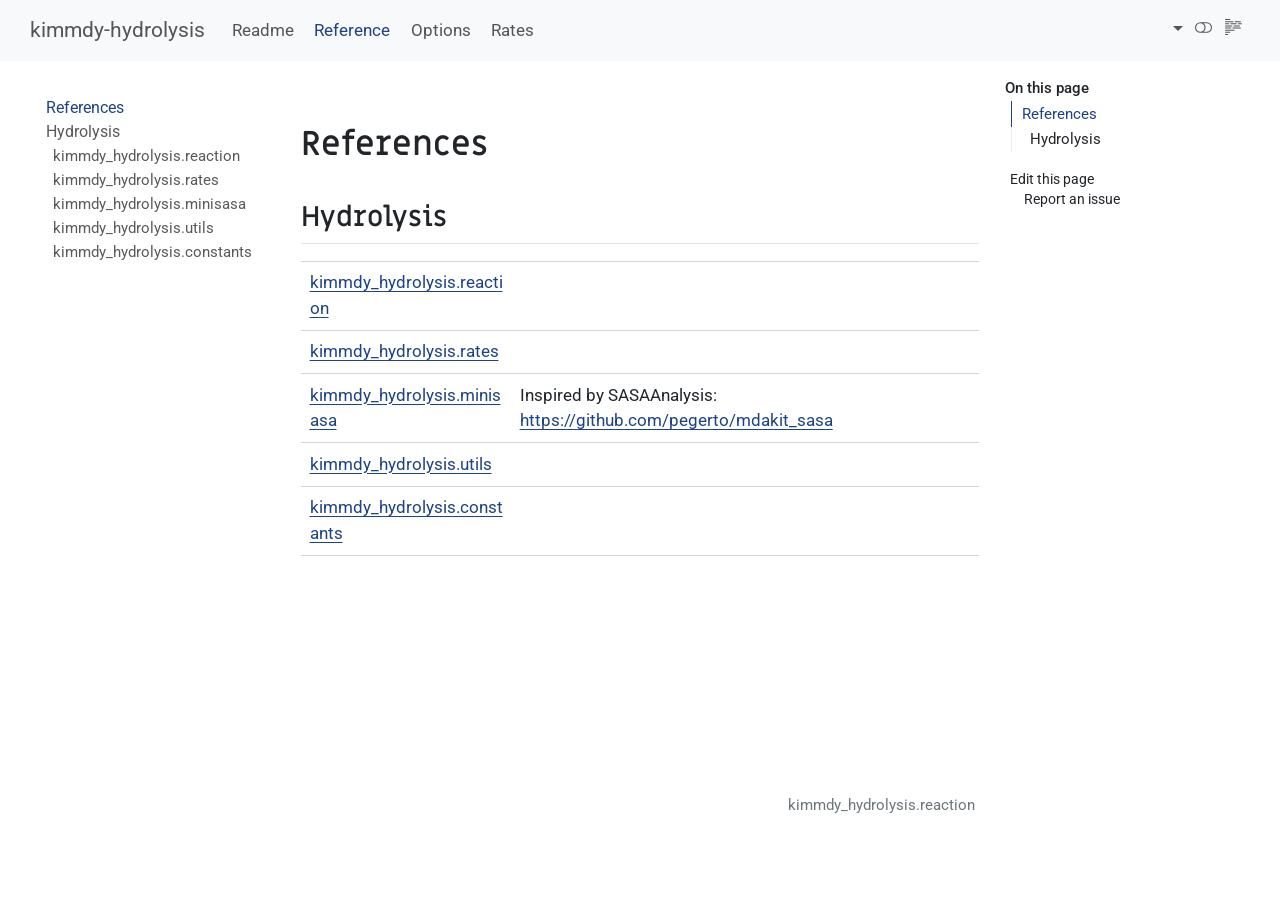
==== commit 2dcf682a: "chore(docs): render docs" ====
--- a/docs/_reference/index.html
+++ b/docs/_reference/index.html
@@ -2,12 +2,12 @@
 <html xmlns="http://www.w3.org/1999/xhtml" lang="en" xml:lang="en"><head>
 
 <meta charset="utf-8">
-<meta name="generator" content="quarto-1.5.57">
+<meta name="generator" content="quarto-1.6.42">
 
 <meta name="viewport" content="width=device-width, initial-scale=1.0, user-scalable=yes">
 
 
-<title>index – KIMMDY-Hydrolysis</title>
+<title>index – kimmdy-hydrolysis</title>
 <style>
 code{white-space: pre-wrap;}
 span.smallcaps{font-variant: small-caps;}
@@ -36,12 +36,12 @@
 <script src="../site_libs/quarto-html/tippy.umd.min.js"></script>
 <script src="../site_libs/quarto-html/anchor.min.js"></script>
 <link href="../site_libs/quarto-html/tippy.css" rel="stylesheet">
-<link href="../site_libs/quarto-html/quarto-syntax-highlighting.css" rel="stylesheet" class="quarto-color-scheme" id="quarto-text-highlighting-styles">
-<link href="../site_libs/quarto-html/quarto-syntax-highlighting-dark.css" rel="prefetch" class="quarto-color-scheme quarto-color-alternate" id="quarto-text-highlighting-styles">
+<link href="../site_libs/quarto-html/quarto-syntax-highlighting-649006838881f309ffb49f5ec82d7af6.css" rel="stylesheet" class="quarto-color-scheme" id="quarto-text-highlighting-styles">
+<link href="../site_libs/quarto-html/quarto-syntax-highlighting-dark-42a732b0e032c2683810a815e6a6abd1.css" rel="prefetch" class="quarto-color-scheme quarto-color-alternate" id="quarto-text-highlighting-styles">
 <script src="../site_libs/bootstrap/bootstrap.min.js"></script>
 <link href="../site_libs/bootstrap/bootstrap-icons.css" rel="stylesheet">
-<link href="../site_libs/bootstrap/bootstrap.min.css" rel="stylesheet" class="quarto-color-scheme" id="quarto-bootstrap" data-mode="light">
-<link href="../site_libs/bootstrap/bootstrap-dark.min.css" rel="prefetch" class="quarto-color-scheme quarto-color-alternate" id="quarto-bootstrap" data-mode="dark">
+<link href="../site_libs/bootstrap/bootstrap-17e9ede908f79e33757d08df07867496.min.css" rel="stylesheet" append-hash="true" class="quarto-color-scheme" id="quarto-bootstrap" data-mode="light">
+<link href="../site_libs/bootstrap/bootstrap-dark-364192851d4f5482a62899ba35edb2e5.min.css" rel="prefetch" append-hash="true" class="quarto-color-scheme quarto-color-alternate" id="quarto-bootstrap" data-mode="dark">
 <script id="quarto-search-options" type="application/json">{
   "location": "navbar",
   "copy-button": false,
@@ -81,7 +81,7 @@
       <div class="navbar-container container-fluid">
       <div class="navbar-brand-container mx-auto">
     <a class="navbar-brand" href="../index.html">
-    <span class="navbar-title">KIMMDY-Hydrolysis</span>
+    <span class="navbar-title">kimmdy-hydrolysis</span>
     </a>
   </div>
             <div id="quarto-search" class="" title="Search"></div>
@@ -171,6 +171,30 @@
  <span class="menu-text">kimmdy_hydrolysis.reaction</span></a>
   </div>
 </li>
+          <li class="sidebar-item">
+  <div class="sidebar-item-container"> 
+  <a href="../_reference/kimmdy_hydrolysis.rates.html" class="sidebar-item-text sidebar-link">
+ <span class="menu-text">kimmdy_hydrolysis.rates</span></a>
+  </div>
+</li>
+          <li class="sidebar-item">
+  <div class="sidebar-item-container"> 
+  <a href="../_reference/kimmdy_hydrolysis.minisasa.html" class="sidebar-item-text sidebar-link">
+ <span class="menu-text">kimmdy_hydrolysis.minisasa</span></a>
+  </div>
+</li>
+          <li class="sidebar-item">
+  <div class="sidebar-item-container"> 
+  <a href="../_reference/kimmdy_hydrolysis.utils.html" class="sidebar-item-text sidebar-link">
+ <span class="menu-text">kimmdy_hydrolysis.utils</span></a>
+  </div>
+</li>
+          <li class="sidebar-item">
+  <div class="sidebar-item-container"> 
+  <a href="../_reference/kimmdy_hydrolysis.constants.html" class="sidebar-item-text sidebar-link">
+ <span class="menu-text">kimmdy_hydrolysis.constants</span></a>
+  </div>
+</li>
       </ul>
   </li>
     </ul>
@@ -191,7 +215,7 @@
 <div class="toc-actions"><ul><li><a href="https://github.com/graeter-group/kimmdy-hydrolysis/edit/main/_reference/index.qmd" class="toc-action"><i class="bi bi-github"></i>Edit this page</a></li><li><a href="https://github.com/graeter-group/kimmdy-hydrolysis/issues/new" class="toc-action"><i class="bi empty"></i>Report an issue</a></li></ul></div></nav>
     </div>
 <!-- main -->
-<main class="content" id="quarto-document-content">
+<main class="content" id="quarto-document-content"><header id="title-block-header" class="quarto-title-block"></header>
 
 
 
@@ -204,6 +228,22 @@
 <tbody>
 <tr class="odd">
 <td><a href="../_reference/kimmdy_hydrolysis.reaction.html#kimmdy_hydrolysis.reaction">kimmdy_hydrolysis.reaction</a></td>
+<td></td>
+</tr>
+<tr class="even">
+<td><a href="../_reference/kimmdy_hydrolysis.rates.html#kimmdy_hydrolysis.rates">kimmdy_hydrolysis.rates</a></td>
+<td></td>
+</tr>
+<tr class="odd">
+<td><a href="../_reference/kimmdy_hydrolysis.minisasa.html#kimmdy_hydrolysis.minisasa">kimmdy_hydrolysis.minisasa</a></td>
+<td>Inspired by SASAAnalysis: <a href="https://github.com/pegerto/mdakit_sasa" class="uri">https://github.com/pegerto/mdakit_sasa</a></td>
+</tr>
+<tr class="even">
+<td><a href="../_reference/kimmdy_hydrolysis.utils.html#kimmdy_hydrolysis.utils">kimmdy_hydrolysis.utils</a></td>
+<td></td>
+</tr>
+<tr class="odd">
+<td><a href="../_reference/kimmdy_hydrolysis.constants.html#kimmdy_hydrolysis.constants">kimmdy_hydrolysis.constants</a></td>
 <td></td>
 </tr>
 </tbody>
@@ -440,8 +480,6 @@
   });
   clipboard.on('success', onCopySuccess);
   if (window.document.getElementById('quarto-embedded-source-code-modal')) {
-    // For code content inside modals, clipBoardJS needs to be initialized with a container option
-    // TODO: Check when it could be a function (https://github.com/zenorocha/clipboard.js/issues/860)
     const clipboardModal = new window.ClipboardJS('.code-copy-button[data-in-quarto-modal]', {
       text: getTextToCopy,
       container: window.document.getElementById('quarto-embedded-source-code-modal')
@@ -552,7 +590,6 @@
       if (window.Quarto?.typesetMath) {
         window.Quarto.typesetMath(note);
       }
-      // TODO in 1.5, we should make sure this works without a callout special case
       if (note.classList.contains("callout")) {
         return note.outerHTML;
       } else {
--- a/docs/site_libs/quarto-html/quarto-syntax-highlighting-649006838881f309ffb49f5ec82d7af6.css
+++ b/docs/site_libs/quarto-html/quarto-syntax-highlighting-649006838881f309ffb49f5ec82d7af6.css
@@ -0,0 +1,205 @@
+/* quarto syntax highlight colors */
+:root {
+  --quarto-hl-ot-color: #003B4F;
+  --quarto-hl-at-color: #657422;
+  --quarto-hl-ss-color: #20794D;
+  --quarto-hl-an-color: #5E5E5E;
+  --quarto-hl-fu-color: #4758AB;
+  --quarto-hl-st-color: #20794D;
+  --quarto-hl-cf-color: #003B4F;
+  --quarto-hl-op-color: #5E5E5E;
+  --quarto-hl-er-color: #AD0000;
+  --quarto-hl-bn-color: #AD0000;
+  --quarto-hl-al-color: #AD0000;
+  --quarto-hl-va-color: #111111;
+  --quarto-hl-bu-color: inherit;
+  --quarto-hl-ex-color: inherit;
+  --quarto-hl-pp-color: #AD0000;
+  --quarto-hl-in-color: #5E5E5E;
+  --quarto-hl-vs-color: #20794D;
+  --quarto-hl-wa-color: #5E5E5E;
+  --quarto-hl-do-color: #5E5E5E;
+  --quarto-hl-im-color: #00769E;
+  --quarto-hl-ch-color: #20794D;
+  --quarto-hl-dt-color: #AD0000;
+  --quarto-hl-fl-color: #AD0000;
+  --quarto-hl-co-color: #5E5E5E;
+  --quarto-hl-cv-color: #5E5E5E;
+  --quarto-hl-cn-color: #8f5902;
+  --quarto-hl-sc-color: #5E5E5E;
+  --quarto-hl-dv-color: #AD0000;
+  --quarto-hl-kw-color: #003B4F;
+}
+
+/* other quarto variables */
+:root {
+  --quarto-font-monospace: "Fira Mono", Menlo, Consolas, monospace;
+}
+
+pre > code.sourceCode > span {
+  color: #003B4F;
+}
+
+code span {
+  color: #003B4F;
+}
+
+code.sourceCode > span {
+  color: #003B4F;
+}
+
+div.sourceCode,
+div.sourceCode pre.sourceCode {
+  color: #003B4F;
+}
+
+code span.ot {
+  color: #003B4F;
+  font-style: inherit;
+}
+
+code span.at {
+  color: #657422;
+  font-style: inherit;
+}
+
+code span.ss {
+  color: #20794D;
+  font-style: inherit;
+}
+
+code span.an {
+  color: #5E5E5E;
+  font-style: inherit;
+}
+
+code span.fu {
+  color: #4758AB;
+  font-style: inherit;
+}
+
+code span.st {
+  color: #20794D;
+  font-style: inherit;
+}
+
+code span.cf {
+  color: #003B4F;
+  font-weight: bold;
+  font-style: inherit;
+}
+
+code span.op {
+  color: #5E5E5E;
+  font-style: inherit;
+}
+
+code span.er {
+  color: #AD0000;
+  font-style: inherit;
+}
+
+code span.bn {
+  color: #AD0000;
+  font-style: inherit;
+}
+
+code span.al {
+  color: #AD0000;
+  font-style: inherit;
+}
+
+code span.va {
+  color: #111111;
+  font-style: inherit;
+}
+
+code span.bu {
+  font-style: inherit;
+}
+
+code span.ex {
+  font-style: inherit;
+}
+
+code span.pp {
+  color: #AD0000;
+  font-style: inherit;
+}
+
+code span.in {
+  color: #5E5E5E;
+  font-style: inherit;
+}
+
+code span.vs {
+  color: #20794D;
+  font-style: inherit;
+}
+
+code span.wa {
+  color: #5E5E5E;
+  font-style: italic;
+}
+
+code span.do {
+  color: #5E5E5E;
+  font-style: italic;
+}
+
+code span.im {
+  color: #00769E;
+  font-style: inherit;
+}
+
+code span.ch {
+  color: #20794D;
+  font-style: inherit;
+}
+
+code span.dt {
+  color: #AD0000;
+  font-style: inherit;
+}
+
+code span.fl {
+  color: #AD0000;
+  font-style: inherit;
+}
+
+code span.co {
+  color: #5E5E5E;
+  font-style: inherit;
+}
+
+code span.cv {
+  color: #5E5E5E;
+  font-style: italic;
+}
+
+code span.cn {
+  color: #8f5902;
+  font-style: inherit;
+}
+
+code span.sc {
+  color: #5E5E5E;
+  font-style: inherit;
+}
+
+code span.dv {
+  color: #AD0000;
+  font-style: inherit;
+}
+
+code span.kw {
+  color: #003B4F;
+  font-weight: bold;
+  font-style: inherit;
+}
+
+.prevent-inlining {
+  content: "</";
+}
+
+/*# sourceMappingURL=1317a475764550df74895ffd87770c0b.css.map */
--- a/docs/site_libs/quarto-html/quarto-syntax-highlighting-dark-42a732b0e032c2683810a815e6a6abd1.css
+++ b/docs/site_libs/quarto-html/quarto-syntax-highlighting-dark-42a732b0e032c2683810a815e6a6abd1.css
@@ -0,0 +1,189 @@
+/* quarto syntax highlight colors */
+:root {
+  --quarto-hl-al-color: #f07178;
+  --quarto-hl-an-color: #d4d0ab;
+  --quarto-hl-at-color: #00e0e0;
+  --quarto-hl-bn-color: #d4d0ab;
+  --quarto-hl-bu-color: #abe338;
+  --quarto-hl-ch-color: #abe338;
+  --quarto-hl-co-color: #f8f8f2;
+  --quarto-hl-cv-color: #ffd700;
+  --quarto-hl-cn-color: #ffd700;
+  --quarto-hl-cf-color: #ffa07a;
+  --quarto-hl-dt-color: #ffa07a;
+  --quarto-hl-dv-color: #d4d0ab;
+  --quarto-hl-do-color: #f8f8f2;
+  --quarto-hl-er-color: #f07178;
+  --quarto-hl-ex-color: #00e0e0;
+  --quarto-hl-fl-color: #d4d0ab;
+  --quarto-hl-fu-color: #ffa07a;
+  --quarto-hl-im-color: #abe338;
+  --quarto-hl-in-color: #d4d0ab;
+  --quarto-hl-kw-color: #ffa07a;
+  --quarto-hl-op-color: #ffa07a;
+  --quarto-hl-ot-color: #00e0e0;
+  --quarto-hl-pp-color: #dcc6e0;
+  --quarto-hl-re-color: #00e0e0;
+  --quarto-hl-sc-color: #abe338;
+  --quarto-hl-ss-color: #abe338;
+  --quarto-hl-st-color: #abe338;
+  --quarto-hl-va-color: #00e0e0;
+  --quarto-hl-vs-color: #abe338;
+  --quarto-hl-wa-color: #dcc6e0;
+}
+
+/* other quarto variables */
+:root {
+  --quarto-font-monospace: "Fira Mono", Menlo, Consolas, monospace;
+}
+
+code span.al {
+  background-color: #2a0f15;
+  font-weight: bold;
+  color: #f07178;
+}
+
+code span.an {
+  color: #d4d0ab;
+}
+
+code span.at {
+  color: #00e0e0;
+}
+
+code span.bn {
+  color: #d4d0ab;
+}
+
+code span.bu {
+  color: #abe338;
+}
+
+code span.ch {
+  color: #abe338;
+}
+
+code span.co {
+  font-style: italic;
+  color: #f8f8f2;
+}
+
+code span.cv {
+  color: #ffd700;
+}
+
+code span.cn {
+  color: #ffd700;
+}
+
+code span.cf {
+  font-weight: bold;
+  color: #ffa07a;
+}
+
+code span.dt {
+  color: #ffa07a;
+}
+
+code span.dv {
+  color: #d4d0ab;
+}
+
+code span.do {
+  color: #f8f8f2;
+}
+
+code span.er {
+  color: #f07178;
+  text-decoration: underline;
+}
+
+code span.ex {
+  font-weight: bold;
+  color: #00e0e0;
+}
+
+code span.fl {
+  color: #d4d0ab;
+}
+
+code span.fu {
+  color: #ffa07a;
+}
+
+code span.im {
+  color: #abe338;
+}
+
+code span.in {
+  color: #d4d0ab;
+}
+
+code span.kw {
+  font-weight: bold;
+  color: #ffa07a;
+}
+
+pre > code.sourceCode > span {
+  color: #f8f8f2;
+}
+
+code span {
+  color: #f8f8f2;
+}
+
+code.sourceCode > span {
+  color: #f8f8f2;
+}
+
+div.sourceCode,
+div.sourceCode pre.sourceCode {
+  color: #f8f8f2;
+}
+
+code span.op {
+  color: #ffa07a;
+}
+
+code span.ot {
+  color: #00e0e0;
+}
+
+code span.pp {
+  color: #dcc6e0;
+}
+
+code span.re {
+  background-color: #f8f8f2;
+  color: #00e0e0;
+}
+
+code span.sc {
+  color: #abe338;
+}
+
+code span.ss {
+  color: #abe338;
+}
+
+code span.st {
+  color: #abe338;
+}
+
+code span.va {
+  color: #00e0e0;
+}
+
+code span.vs {
+  color: #abe338;
+}
+
+code span.wa {
+  color: #dcc6e0;
+}
+
+.prevent-inlining {
+  content: "</";
+}
+
+/*# sourceMappingURL=a7f26998fc7f92cede59042f042270c5.css.map */
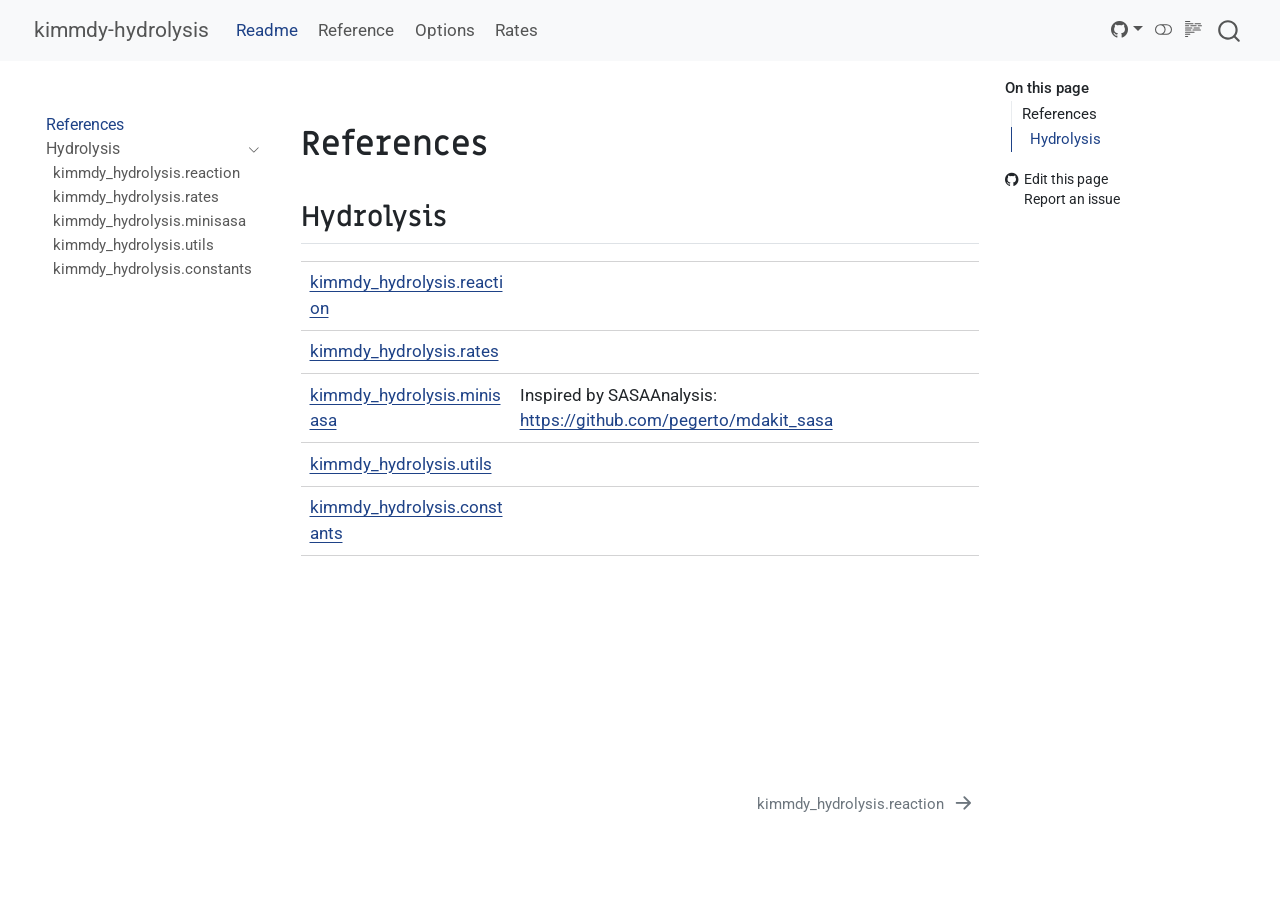
==== commit 6fabd852: "chore: render docs" ====
--- a/docs/_reference/index.html
+++ b/docs/_reference/index.html
@@ -2,7 +2,7 @@
 <html xmlns="http://www.w3.org/1999/xhtml" lang="en" xml:lang="en"><head>
 
 <meta charset="utf-8">
-<meta name="generator" content="quarto-1.6.42">
+<meta name="generator" content="quarto-1.8.24">
 
 <meta name="viewport" content="width=device-width, initial-scale=1.0, user-scalable=yes">
 
@@ -31,17 +31,21 @@
 <script src="../site_libs/quarto-search/quarto-search.js"></script>
 <meta name="quarto:offset" content="../">
 <link href="../_reference/kimmdy_hydrolysis.reaction.html" rel="next">
-<script src="../site_libs/quarto-html/quarto.js"></script>
+<script src="../site_libs/quarto-html/quarto.js" type="module"></script>
+<script src="../site_libs/quarto-html/tabsets/tabsets.js" type="module"></script>
+<script src="../site_libs/quarto-html/axe/axe-check.js" type="module"></script>
 <script src="../site_libs/quarto-html/popper.min.js"></script>
 <script src="../site_libs/quarto-html/tippy.umd.min.js"></script>
 <script src="../site_libs/quarto-html/anchor.min.js"></script>
 <link href="../site_libs/quarto-html/tippy.css" rel="stylesheet">
-<link href="../site_libs/quarto-html/quarto-syntax-highlighting-649006838881f309ffb49f5ec82d7af6.css" rel="stylesheet" class="quarto-color-scheme" id="quarto-text-highlighting-styles">
-<link href="../site_libs/quarto-html/quarto-syntax-highlighting-dark-42a732b0e032c2683810a815e6a6abd1.css" rel="prefetch" class="quarto-color-scheme quarto-color-alternate" id="quarto-text-highlighting-styles">
+<link href="../site_libs/quarto-html/quarto-syntax-highlighting-d6c3437fb6335e258a8ca9d148b2aab3.css" rel="stylesheet" class="quarto-color-scheme" id="quarto-text-highlighting-styles">
+<link href="../site_libs/quarto-html/quarto-syntax-highlighting-dark-9875003cc38504fc22ba4edac346fbd0.css" rel="stylesheet" class="quarto-color-scheme quarto-color-alternate" id="quarto-text-highlighting-styles">
+<link href="../site_libs/quarto-html/quarto-syntax-highlighting-d6c3437fb6335e258a8ca9d148b2aab3.css" rel="stylesheet" class="quarto-color-scheme-extra" id="quarto-text-highlighting-styles">
 <script src="../site_libs/bootstrap/bootstrap.min.js"></script>
 <link href="../site_libs/bootstrap/bootstrap-icons.css" rel="stylesheet">
-<link href="../site_libs/bootstrap/bootstrap-17e9ede908f79e33757d08df07867496.min.css" rel="stylesheet" append-hash="true" class="quarto-color-scheme" id="quarto-bootstrap" data-mode="light">
-<link href="../site_libs/bootstrap/bootstrap-dark-364192851d4f5482a62899ba35edb2e5.min.css" rel="prefetch" append-hash="true" class="quarto-color-scheme quarto-color-alternate" id="quarto-bootstrap" data-mode="dark">
+<link href="../site_libs/bootstrap/bootstrap-7efb255d08e06fca9642b2e622a0ded5.min.css" rel="stylesheet" append-hash="true" class="quarto-color-scheme" id="quarto-bootstrap" data-mode="light">
+<link href="../site_libs/bootstrap/bootstrap-dark-f87e0ca9108a3193c355a446be0d08b9.min.css" rel="stylesheet" append-hash="true" class="quarto-color-scheme quarto-color-alternate" id="quarto-bootstrap" data-mode="dark">
+<link href="../site_libs/bootstrap/bootstrap-7efb255d08e06fca9642b2e622a0ded5.min.css" rel="stylesheet" append-hash="true" class="quarto-color-scheme-extra" id="quarto-bootstrap" data-mode="light">
 <script id="quarto-search-options" type="application/json">{
   "location": "navbar",
   "copy-button": false,
@@ -73,13 +77,177 @@
 
 </head>
 
-<body class="nav-sidebar floating nav-fixed">
+<body class="nav-sidebar floating nav-fixed quarto-light"><script id="quarto-html-before-body" type="application/javascript">
+    const toggleBodyColorMode = (bsSheetEl) => {
+      const mode = bsSheetEl.getAttribute("data-mode");
+      const bodyEl = window.document.querySelector("body");
+      if (mode === "dark") {
+        bodyEl.classList.add("quarto-dark");
+        bodyEl.classList.remove("quarto-light");
+      } else {
+        bodyEl.classList.add("quarto-light");
+        bodyEl.classList.remove("quarto-dark");
+      }
+    }
+    const toggleBodyColorPrimary = () => {
+      const bsSheetEl = window.document.querySelector("link#quarto-bootstrap:not([rel=disabled-stylesheet])");
+      if (bsSheetEl) {
+        toggleBodyColorMode(bsSheetEl);
+      }
+    }
+    const setColorSchemeToggle = (alternate) => {
+      const toggles = window.document.querySelectorAll('.quarto-color-scheme-toggle');
+      for (let i=0; i < toggles.length; i++) {
+        const toggle = toggles[i];
+        if (toggle) {
+          if (alternate) {
+            toggle.classList.add("alternate");
+          } else {
+            toggle.classList.remove("alternate");
+          }
+        }
+      }
+    };
+    const toggleColorMode = (alternate) => {
+      // Switch the stylesheets
+      const primaryStylesheets = window.document.querySelectorAll('link.quarto-color-scheme:not(.quarto-color-alternate)');
+      const alternateStylesheets = window.document.querySelectorAll('link.quarto-color-scheme.quarto-color-alternate');
+      manageTransitions('#quarto-margin-sidebar .nav-link', false);
+      if (alternate) {
+        // note: dark is layered on light, we don't disable primary!
+        enableStylesheet(alternateStylesheets);
+        for (const sheetNode of alternateStylesheets) {
+          if (sheetNode.id === "quarto-bootstrap") {
+            toggleBodyColorMode(sheetNode);
+          }
+        }
+      } else {
+        disableStylesheet(alternateStylesheets);
+        enableStylesheet(primaryStylesheets)
+        toggleBodyColorPrimary();
+      }
+      manageTransitions('#quarto-margin-sidebar .nav-link', true);
+      // Switch the toggles
+      setColorSchemeToggle(alternate)
+      // Hack to workaround the fact that safari doesn't
+      // properly recolor the scrollbar when toggling (#1455)
+      if (navigator.userAgent.indexOf('Safari') > 0 && navigator.userAgent.indexOf('Chrome') == -1) {
+        manageTransitions("body", false);
+        window.scrollTo(0, 1);
+        setTimeout(() => {
+          window.scrollTo(0, 0);
+          manageTransitions("body", true);
+        }, 40);
+      }
+    }
+    const disableStylesheet = (stylesheets) => {
+      for (let i=0; i < stylesheets.length; i++) {
+        const stylesheet = stylesheets[i];
+        stylesheet.rel = 'disabled-stylesheet';
+      }
+    }
+    const enableStylesheet = (stylesheets) => {
+      for (let i=0; i < stylesheets.length; i++) {
+        const stylesheet = stylesheets[i];
+        if(stylesheet.rel !== 'stylesheet') { // for Chrome, which will still FOUC without this check
+          stylesheet.rel = 'stylesheet';
+        }
+      }
+    }
+    const manageTransitions = (selector, allowTransitions) => {
+      const els = window.document.querySelectorAll(selector);
+      for (let i=0; i < els.length; i++) {
+        const el = els[i];
+        if (allowTransitions) {
+          el.classList.remove('notransition');
+        } else {
+          el.classList.add('notransition');
+        }
+      }
+    }
+    const isFileUrl = () => {
+      return window.location.protocol === 'file:';
+    }
+    const hasAlternateSentinel = () => {
+      let styleSentinel = getColorSchemeSentinel();
+      if (styleSentinel !== null) {
+        return styleSentinel === "alternate";
+      } else {
+        return false;
+      }
+    }
+    const setStyleSentinel = (alternate) => {
+      const value = alternate ? "alternate" : "default";
+      if (!isFileUrl()) {
+        window.localStorage.setItem("quarto-color-scheme", value);
+      } else {
+        localAlternateSentinel = value;
+      }
+    }
+    const getColorSchemeSentinel = () => {
+      if (!isFileUrl()) {
+        const storageValue = window.localStorage.getItem("quarto-color-scheme");
+        return storageValue != null ? storageValue : localAlternateSentinel;
+      } else {
+        return localAlternateSentinel;
+      }
+    }
+    const toggleGiscusIfUsed = (isAlternate, darkModeDefault) => {
+      const baseTheme = document.querySelector('#giscus-base-theme')?.value ?? 'light';
+      const alternateTheme = document.querySelector('#giscus-alt-theme')?.value ?? 'dark';
+      let newTheme = '';
+      if(authorPrefersDark) {
+        newTheme = isAlternate ? baseTheme : alternateTheme;
+      } else {
+        newTheme = isAlternate ? alternateTheme : baseTheme;
+      }
+      const changeGiscusTheme = () => {
+        // From: https://github.com/giscus/giscus/issues/336
+        const sendMessage = (message) => {
+          const iframe = document.querySelector('iframe.giscus-frame');
+          if (!iframe) return;
+          iframe.contentWindow.postMessage({ giscus: message }, 'https://giscus.app');
+        }
+        sendMessage({
+          setConfig: {
+            theme: newTheme
+          }
+        });
+      }
+      const isGiscussLoaded = window.document.querySelector('iframe.giscus-frame') !== null;
+      if (isGiscussLoaded) {
+        changeGiscusTheme();
+      }
+    };
+    const authorPrefersDark = false;
+    const darkModeDefault = authorPrefersDark;
+      document.querySelector('link#quarto-text-highlighting-styles.quarto-color-scheme-extra').rel = 'disabled-stylesheet';
+      document.querySelector('link#quarto-bootstrap.quarto-color-scheme-extra').rel = 'disabled-stylesheet';
+    let localAlternateSentinel = darkModeDefault ? 'alternate' : 'default';
+    // Dark / light mode switch
+    window.quartoToggleColorScheme = () => {
+      // Read the current dark / light value
+      let toAlternate = !hasAlternateSentinel();
+      toggleColorMode(toAlternate);
+      setStyleSentinel(toAlternate);
+      toggleGiscusIfUsed(toAlternate, darkModeDefault);
+      window.dispatchEvent(new Event('resize'));
+    };
+    // Switch to dark mode if need be
+    if (hasAlternateSentinel()) {
+      toggleColorMode(true);
+    } else {
+      toggleColorMode(false);
+    }
+  </script>
 
 <div id="quarto-search-results"></div>
   <header id="quarto-header" class="headroom fixed-top">
     <nav class="navbar navbar-expand-lg " data-bs-theme="dark">
       <div class="navbar-container container-fluid">
       <div class="navbar-brand-container mx-auto">
+    <a href="../index.html" class="navbar-brand navbar-brand-logo">
+    </a>
     <a class="navbar-brand" href="../index.html">
     <span class="navbar-title">kimmdy-hydrolysis</span>
     </a>
@@ -91,11 +259,11 @@
           <div class="collapse navbar-collapse" id="navbarCollapse">
             <ul class="navbar-nav navbar-nav-scroll me-auto">
   <li class="nav-item">
-    <a class="nav-link" href="../index.html"> 
+    <a class="nav-link active" href="../index.html" aria-current="page"> 
 <span class="menu-text">Readme</span></a>
   </li>  
   <li class="nav-item">
-    <a class="nav-link active" href="../_reference/index.html" aria-current="page"> 
+    <a class="nav-link" href="../_reference/index.html"> 
 <span class="menu-text">Reference</span></a>
   </li>  
   <li class="nav-item">
@@ -148,6 +316,10 @@
 <div id="quarto-content" class="quarto-container page-columns page-rows-contents page-layout-article page-navbar">
 <!-- sidebar -->
   <nav id="quarto-sidebar" class="sidebar collapse collapse-horizontal quarto-sidebar-collapse-item sidebar-navigation floating overflow-auto">
+    <div class="pt-lg-2 mt-2 text-left sidebar-header">
+      <a href="../index.html" class="sidebar-logo-link">
+      </a>
+      </div>
     <div class="sidebar-menu-container"> 
     <ul class="list-unstyled mt-1">
         <li class="sidebar-item">
@@ -216,6 +388,7 @@
     </div>
 <!-- main -->
 <main class="content" id="quarto-document-content"><header id="title-block-header" class="quarto-title-block"></header>
+
 
 
 
@@ -255,380 +428,256 @@
 
 <a onclick="window.scrollTo(0, 0); return false;" role="button" id="quarto-back-to-top"><i class="bi bi-arrow-up"></i> Back to top</a></main> <!-- /main -->
 <script id="quarto-html-after-body" type="application/javascript">
-window.document.addEventListener("DOMContentLoaded", function (event) {
-  const toggleBodyColorMode = (bsSheetEl) => {
-    const mode = bsSheetEl.getAttribute("data-mode");
-    const bodyEl = window.document.querySelector("body");
-    if (mode === "dark") {
-      bodyEl.classList.add("quarto-dark");
-      bodyEl.classList.remove("quarto-light");
-    } else {
-      bodyEl.classList.add("quarto-light");
-      bodyEl.classList.remove("quarto-dark");
-    }
-  }
-  const toggleBodyColorPrimary = () => {
-    const bsSheetEl = window.document.querySelector("link#quarto-bootstrap");
-    if (bsSheetEl) {
-      toggleBodyColorMode(bsSheetEl);
-    }
-  }
-  toggleBodyColorPrimary();  
-  const disableStylesheet = (stylesheets) => {
-    for (let i=0; i < stylesheets.length; i++) {
-      const stylesheet = stylesheets[i];
-      stylesheet.rel = 'prefetch';
-    }
-  }
-  const enableStylesheet = (stylesheets) => {
-    for (let i=0; i < stylesheets.length; i++) {
-      const stylesheet = stylesheets[i];
-      stylesheet.rel = 'stylesheet';
-    }
-  }
-  const manageTransitions = (selector, allowTransitions) => {
-    const els = window.document.querySelectorAll(selector);
-    for (let i=0; i < els.length; i++) {
-      const el = els[i];
-      if (allowTransitions) {
-        el.classList.remove('notransition');
-      } else {
-        el.classList.add('notransition');
-      }
-    }
-  }
-  const toggleGiscusIfUsed = (isAlternate, darkModeDefault) => {
-    const baseTheme = document.querySelector('#giscus-base-theme')?.value ?? 'light';
-    const alternateTheme = document.querySelector('#giscus-alt-theme')?.value ?? 'dark';
-    let newTheme = '';
-    if(darkModeDefault) {
-      newTheme = isAlternate ? baseTheme : alternateTheme;
-    } else {
-      newTheme = isAlternate ? alternateTheme : baseTheme;
-    }
-    const changeGiscusTheme = () => {
-      // From: https://github.com/giscus/giscus/issues/336
-      const sendMessage = (message) => {
-        const iframe = document.querySelector('iframe.giscus-frame');
-        if (!iframe) return;
-        iframe.contentWindow.postMessage({ giscus: message }, 'https://giscus.app');
-      }
-      sendMessage({
-        setConfig: {
-          theme: newTheme
-        }
-      });
-    }
-    const isGiscussLoaded = window.document.querySelector('iframe.giscus-frame') !== null;
-    if (isGiscussLoaded) {
-      changeGiscusTheme();
-    }
-  }
-  const toggleColorMode = (alternate) => {
-    // Switch the stylesheets
-    const alternateStylesheets = window.document.querySelectorAll('link.quarto-color-scheme.quarto-color-alternate');
-    manageTransitions('#quarto-margin-sidebar .nav-link', false);
-    if (alternate) {
-      enableStylesheet(alternateStylesheets);
-      for (const sheetNode of alternateStylesheets) {
-        if (sheetNode.id === "quarto-bootstrap") {
-          toggleBodyColorMode(sheetNode);
-        }
-      }
-    } else {
-      disableStylesheet(alternateStylesheets);
-      toggleBodyColorPrimary();
-    }
-    manageTransitions('#quarto-margin-sidebar .nav-link', true);
-    // Switch the toggles
-    const toggles = window.document.querySelectorAll('.quarto-color-scheme-toggle');
-    for (let i=0; i < toggles.length; i++) {
-      const toggle = toggles[i];
-      if (toggle) {
-        if (alternate) {
-          toggle.classList.add("alternate");     
-        } else {
-          toggle.classList.remove("alternate");
-        }
-      }
-    }
-    // Hack to workaround the fact that safari doesn't
-    // properly recolor the scrollbar when toggling (#1455)
-    if (navigator.userAgent.indexOf('Safari') > 0 && navigator.userAgent.indexOf('Chrome') == -1) {
-      manageTransitions("body", false);
-      window.scrollTo(0, 1);
-      setTimeout(() => {
-        window.scrollTo(0, 0);
-        manageTransitions("body", true);
-      }, 40);  
-    }
-  }
-  const isFileUrl = () => { 
-    return window.location.protocol === 'file:';
-  }
-  const hasAlternateSentinel = () => {  
-    let styleSentinel = getColorSchemeSentinel();
-    if (styleSentinel !== null) {
-      return styleSentinel === "alternate";
-    } else {
+  window.document.addEventListener("DOMContentLoaded", function (event) {
+    // Ensure there is a toggle, if there isn't float one in the top right
+    if (window.document.querySelector('.quarto-color-scheme-toggle') === null) {
+      const a = window.document.createElement('a');
+      a.classList.add('top-right');
+      a.classList.add('quarto-color-scheme-toggle');
+      a.href = "";
+      a.onclick = function() { try { window.quartoToggleColorScheme(); } catch {} return false; };
+      const i = window.document.createElement("i");
+      i.classList.add('bi');
+      a.appendChild(i);
+      window.document.body.appendChild(a);
+    }
+    setColorSchemeToggle(hasAlternateSentinel())
+    const icon = "";
+    const anchorJS = new window.AnchorJS();
+    anchorJS.options = {
+      placement: 'right',
+      icon: icon
+    };
+    anchorJS.add('.anchored');
+    const isCodeAnnotation = (el) => {
+      for (const clz of el.classList) {
+        if (clz.startsWith('code-annotation-')) {                     
+          return true;
+        }
+      }
       return false;
     }
-  }
-  const setStyleSentinel = (alternate) => {
-    const value = alternate ? "alternate" : "default";
-    if (!isFileUrl()) {
-      window.localStorage.setItem("quarto-color-scheme", value);
-    } else {
-      localAlternateSentinel = value;
-    }
-  }
-  const getColorSchemeSentinel = () => {
-    if (!isFileUrl()) {
-      const storageValue = window.localStorage.getItem("quarto-color-scheme");
-      return storageValue != null ? storageValue : localAlternateSentinel;
-    } else {
-      return localAlternateSentinel;
-    }
-  }
-  const darkModeDefault = false;
-  let localAlternateSentinel = darkModeDefault ? 'alternate' : 'default';
-  // Dark / light mode switch
-  window.quartoToggleColorScheme = () => {
-    // Read the current dark / light value 
-    let toAlternate = !hasAlternateSentinel();
-    toggleColorMode(toAlternate);
-    setStyleSentinel(toAlternate);
-    toggleGiscusIfUsed(toAlternate, darkModeDefault);
-  };
-  // Ensure there is a toggle, if there isn't float one in the top right
-  if (window.document.querySelector('.quarto-color-scheme-toggle') === null) {
-    const a = window.document.createElement('a');
-    a.classList.add('top-right');
-    a.classList.add('quarto-color-scheme-toggle');
-    a.href = "";
-    a.onclick = function() { try { window.quartoToggleColorScheme(); } catch {} return false; };
-    const i = window.document.createElement("i");
-    i.classList.add('bi');
-    a.appendChild(i);
-    window.document.body.appendChild(a);
-  }
-  // Switch to dark mode if need be
-  if (hasAlternateSentinel()) {
-    toggleColorMode(true);
-  } else {
-    toggleColorMode(false);
-  }
-  const icon = "";
-  const anchorJS = new window.AnchorJS();
-  anchorJS.options = {
-    placement: 'right',
-    icon: icon
-  };
-  anchorJS.add('.anchored');
-  const isCodeAnnotation = (el) => {
-    for (const clz of el.classList) {
-      if (clz.startsWith('code-annotation-')) {                     
-        return true;
-      }
-    }
-    return false;
-  }
-  const onCopySuccess = function(e) {
-    // button target
-    const button = e.trigger;
-    // don't keep focus
-    button.blur();
-    // flash "checked"
-    button.classList.add('code-copy-button-checked');
-    var currentTitle = button.getAttribute("title");
-    button.setAttribute("title", "Copied!");
-    let tooltip;
-    if (window.bootstrap) {
-      button.setAttribute("data-bs-toggle", "tooltip");
-      button.setAttribute("data-bs-placement", "left");
-      button.setAttribute("data-bs-title", "Copied!");
-      tooltip = new bootstrap.Tooltip(button, 
-        { trigger: "manual", 
-          customClass: "code-copy-button-tooltip",
-          offset: [0, -8]});
-      tooltip.show();    
-    }
-    setTimeout(function() {
-      if (tooltip) {
-        tooltip.hide();
-        button.removeAttribute("data-bs-title");
-        button.removeAttribute("data-bs-toggle");
-        button.removeAttribute("data-bs-placement");
-      }
-      button.setAttribute("title", currentTitle);
-      button.classList.remove('code-copy-button-checked');
-    }, 1000);
-    // clear code selection
-    e.clearSelection();
-  }
-  const getTextToCopy = function(trigger) {
-      const codeEl = trigger.previousElementSibling.cloneNode(true);
+    const onCopySuccess = function(e) {
+      // button target
+      const button = e.trigger;
+      // don't keep focus
+      button.blur();
+      // flash "checked"
+      button.classList.add('code-copy-button-checked');
+      var currentTitle = button.getAttribute("title");
+      button.setAttribute("title", "Copied!");
+      let tooltip;
+      if (window.bootstrap) {
+        button.setAttribute("data-bs-toggle", "tooltip");
+        button.setAttribute("data-bs-placement", "left");
+        button.setAttribute("data-bs-title", "Copied!");
+        tooltip = new bootstrap.Tooltip(button, 
+          { trigger: "manual", 
+            customClass: "code-copy-button-tooltip",
+            offset: [0, -8]});
+        tooltip.show();    
+      }
+      setTimeout(function() {
+        if (tooltip) {
+          tooltip.hide();
+          button.removeAttribute("data-bs-title");
+          button.removeAttribute("data-bs-toggle");
+          button.removeAttribute("data-bs-placement");
+        }
+        button.setAttribute("title", currentTitle);
+        button.classList.remove('code-copy-button-checked');
+      }, 1000);
+      // clear code selection
+      e.clearSelection();
+    }
+    const getTextToCopy = function(trigger) {
+      const outerScaffold = trigger.parentElement.cloneNode(true);
+      const codeEl = outerScaffold.querySelector('code');
       for (const childEl of codeEl.children) {
         if (isCodeAnnotation(childEl)) {
           childEl.remove();
         }
       }
       return codeEl.innerText;
-  }
-  const clipboard = new window.ClipboardJS('.code-copy-button:not([data-in-quarto-modal])', {
-    text: getTextToCopy
-  });
-  clipboard.on('success', onCopySuccess);
-  if (window.document.getElementById('quarto-embedded-source-code-modal')) {
-    const clipboardModal = new window.ClipboardJS('.code-copy-button[data-in-quarto-modal]', {
-      text: getTextToCopy,
-      container: window.document.getElementById('quarto-embedded-source-code-modal')
+    }
+    const clipboard = new window.ClipboardJS('.code-copy-button:not([data-in-quarto-modal])', {
+      text: getTextToCopy
     });
-    clipboardModal.on('success', onCopySuccess);
-  }
-    var localhostRegex = new RegExp(/^(?:http|https):\/\/localhost\:?[0-9]*\//);
-    var mailtoRegex = new RegExp(/^mailto:/);
-      var filterRegex = new RegExp("http:\/\/graeter-group\.github\.io\/kimmdy-hydrolysis");
-    var isInternal = (href) => {
-        return filterRegex.test(href) || localhostRegex.test(href) || mailtoRegex.test(href);
-    }
-    // Inspect non-navigation links and adorn them if external
- 	var links = window.document.querySelectorAll('a[href]:not(.nav-link):not(.navbar-brand):not(.toc-action):not(.sidebar-link):not(.sidebar-item-toggle):not(.pagination-link):not(.no-external):not([aria-hidden]):not(.dropdown-item):not(.quarto-navigation-tool):not(.about-link)');
-    for (var i=0; i<links.length; i++) {
-      const link = links[i];
-      if (!isInternal(link.href)) {
-        // undo the damage that might have been done by quarto-nav.js in the case of
-        // links that we want to consider external
-        if (link.dataset.originalHref !== undefined) {
-          link.href = link.dataset.originalHref;
-        }
-      }
-    }
-  function tippyHover(el, contentFn, onTriggerFn, onUntriggerFn) {
-    const config = {
-      allowHTML: true,
-      maxWidth: 500,
-      delay: 100,
-      arrow: false,
-      appendTo: function(el) {
-          return el.parentElement;
-      },
-      interactive: true,
-      interactiveBorder: 10,
-      theme: 'quarto',
-      placement: 'bottom-start',
-    };
-    if (contentFn) {
-      config.content = contentFn;
-    }
-    if (onTriggerFn) {
-      config.onTrigger = onTriggerFn;
-    }
-    if (onUntriggerFn) {
-      config.onUntrigger = onUntriggerFn;
-    }
-    window.tippy(el, config); 
-  }
-  const noterefs = window.document.querySelectorAll('a[role="doc-noteref"]');
-  for (var i=0; i<noterefs.length; i++) {
-    const ref = noterefs[i];
-    tippyHover(ref, function() {
-      // use id or data attribute instead here
-      let href = ref.getAttribute('data-footnote-href') || ref.getAttribute('href');
-      try { href = new URL(href).hash; } catch {}
-      const id = href.replace(/^#\/?/, "");
-      const note = window.document.getElementById(id);
-      if (note) {
-        return note.innerHTML;
+    clipboard.on('success', onCopySuccess);
+    if (window.document.getElementById('quarto-embedded-source-code-modal')) {
+      const clipboardModal = new window.ClipboardJS('.code-copy-button[data-in-quarto-modal]', {
+        text: getTextToCopy,
+        container: window.document.getElementById('quarto-embedded-source-code-modal')
+      });
+      clipboardModal.on('success', onCopySuccess);
+    }
+      var localhostRegex = new RegExp(/^(?:http|https):\/\/localhost\:?[0-9]*\//);
+      var mailtoRegex = new RegExp(/^mailto:/);
+        var filterRegex = new RegExp("http:\/\/graeter-group\.github\.io\/kimmdy-hydrolysis");
+      var isInternal = (href) => {
+          return filterRegex.test(href) || localhostRegex.test(href) || mailtoRegex.test(href);
+      }
+      // Inspect non-navigation links and adorn them if external
+     var links = window.document.querySelectorAll('a[href]:not(.nav-link):not(.navbar-brand):not(.toc-action):not(.sidebar-link):not(.sidebar-item-toggle):not(.pagination-link):not(.no-external):not([aria-hidden]):not(.dropdown-item):not(.quarto-navigation-tool):not(.about-link)');
+      for (var i=0; i<links.length; i++) {
+        const link = links[i];
+        if (!isInternal(link.href)) {
+          // undo the damage that might have been done by quarto-nav.js in the case of
+          // links that we want to consider external
+          if (link.dataset.originalHref !== undefined) {
+            link.href = link.dataset.originalHref;
+          }
+        }
+      }
+    function tippyHover(el, contentFn, onTriggerFn, onUntriggerFn) {
+      const config = {
+        allowHTML: true,
+        maxWidth: 500,
+        delay: 100,
+        arrow: false,
+        appendTo: function(el) {
+            return el.parentElement;
+        },
+        interactive: true,
+        interactiveBorder: 10,
+        theme: 'quarto',
+        placement: 'bottom-start',
+      };
+      if (contentFn) {
+        config.content = contentFn;
+      }
+      if (onTriggerFn) {
+        config.onTrigger = onTriggerFn;
+      }
+      if (onUntriggerFn) {
+        config.onUntrigger = onUntriggerFn;
+      }
+      window.tippy(el, config); 
+    }
+    const noterefs = window.document.querySelectorAll('a[role="doc-noteref"]');
+    for (var i=0; i<noterefs.length; i++) {
+      const ref = noterefs[i];
+      tippyHover(ref, function() {
+        // use id or data attribute instead here
+        let href = ref.getAttribute('data-footnote-href') || ref.getAttribute('href');
+        try { href = new URL(href).hash; } catch {}
+        const id = href.replace(/^#\/?/, "");
+        const note = window.document.getElementById(id);
+        if (note) {
+          return note.innerHTML;
+        } else {
+          return "";
+        }
+      });
+    }
+    const xrefs = window.document.querySelectorAll('a.quarto-xref');
+    const processXRef = (id, note) => {
+      // Strip column container classes
+      const stripColumnClz = (el) => {
+        el.classList.remove("page-full", "page-columns");
+        if (el.children) {
+          for (const child of el.children) {
+            stripColumnClz(child);
+          }
+        }
+      }
+      stripColumnClz(note)
+      if (id === null || id.startsWith('sec-')) {
+        // Special case sections, only their first couple elements
+        const container = document.createElement("div");
+        if (note.children && note.children.length > 2) {
+          container.appendChild(note.children[0].cloneNode(true));
+          for (let i = 1; i < note.children.length; i++) {
+            const child = note.children[i];
+            if (child.tagName === "P" && child.innerText === "") {
+              continue;
+            } else {
+              container.appendChild(child.cloneNode(true));
+              break;
+            }
+          }
+          if (window.Quarto?.typesetMath) {
+            window.Quarto.typesetMath(container);
+          }
+          return container.innerHTML
+        } else {
+          if (window.Quarto?.typesetMath) {
+            window.Quarto.typesetMath(note);
+          }
+          return note.innerHTML;
+        }
       } else {
-        return "";
-      }
-    });
-  }
-  const xrefs = window.document.querySelectorAll('a.quarto-xref');
-  const processXRef = (id, note) => {
-    // Strip column container classes
-    const stripColumnClz = (el) => {
-      el.classList.remove("page-full", "page-columns");
-      if (el.children) {
-        for (const child of el.children) {
-          stripColumnClz(child);
-        }
-      }
-    }
-    stripColumnClz(note)
-    if (id === null || id.startsWith('sec-')) {
-      // Special case sections, only their first couple elements
-      const container = document.createElement("div");
-      if (note.children && note.children.length > 2) {
-        container.appendChild(note.children[0].cloneNode(true));
-        for (let i = 1; i < note.children.length; i++) {
-          const child = note.children[i];
-          if (child.tagName === "P" && child.innerText === "") {
-            continue;
-          } else {
-            container.appendChild(child.cloneNode(true));
-            break;
-          }
-        }
-        if (window.Quarto?.typesetMath) {
-          window.Quarto.typesetMath(container);
-        }
-        return container.innerHTML
-      } else {
+        // Remove any anchor links if they are present
+        const anchorLink = note.querySelector('a.anchorjs-link');
+        if (anchorLink) {
+          anchorLink.remove();
+        }
         if (window.Quarto?.typesetMath) {
           window.Quarto.typesetMath(note);
         }
-        return note.innerHTML;
-      }
-    } else {
-      // Remove any anchor links if they are present
-      const anchorLink = note.querySelector('a.anchorjs-link');
-      if (anchorLink) {
-        anchorLink.remove();
-      }
-      if (window.Quarto?.typesetMath) {
-        window.Quarto.typesetMath(note);
-      }
-      if (note.classList.contains("callout")) {
-        return note.outerHTML;
-      } else {
-        return note.innerHTML;
-      }
-    }
-  }
-  for (var i=0; i<xrefs.length; i++) {
-    const xref = xrefs[i];
-    tippyHover(xref, undefined, function(instance) {
-      instance.disable();
-      let url = xref.getAttribute('href');
-      let hash = undefined; 
-      if (url.startsWith('#')) {
-        hash = url;
-      } else {
-        try { hash = new URL(url).hash; } catch {}
-      }
-      if (hash) {
-        const id = hash.replace(/^#\/?/, "");
-        const note = window.document.getElementById(id);
-        if (note !== null) {
-          try {
-            const html = processXRef(id, note.cloneNode(true));
-            instance.setContent(html);
-          } finally {
-            instance.enable();
-            instance.show();
-          }
+        if (note.classList.contains("callout")) {
+          return note.outerHTML;
         } else {
-          // See if we can fetch this
-          fetch(url.split('#')[0])
+          return note.innerHTML;
+        }
+      }
+    }
+    for (var i=0; i<xrefs.length; i++) {
+      const xref = xrefs[i];
+      tippyHover(xref, undefined, function(instance) {
+        instance.disable();
+        let url = xref.getAttribute('href');
+        let hash = undefined; 
+        if (url.startsWith('#')) {
+          hash = url;
+        } else {
+          try { hash = new URL(url).hash; } catch {}
+        }
+        if (hash) {
+          const id = hash.replace(/^#\/?/, "");
+          const note = window.document.getElementById(id);
+          if (note !== null) {
+            try {
+              const html = processXRef(id, note.cloneNode(true));
+              instance.setContent(html);
+            } finally {
+              instance.enable();
+              instance.show();
+            }
+          } else {
+            // See if we can fetch this
+            fetch(url.split('#')[0])
+            .then(res => res.text())
+            .then(html => {
+              const parser = new DOMParser();
+              const htmlDoc = parser.parseFromString(html, "text/html");
+              const note = htmlDoc.getElementById(id);
+              if (note !== null) {
+                const html = processXRef(id, note);
+                instance.setContent(html);
+              } 
+            }).finally(() => {
+              instance.enable();
+              instance.show();
+            });
+          }
+        } else {
+          // See if we can fetch a full url (with no hash to target)
+          // This is a special case and we should probably do some content thinning / targeting
+          fetch(url)
           .then(res => res.text())
           .then(html => {
             const parser = new DOMParser();
             const htmlDoc = parser.parseFromString(html, "text/html");
-            const note = htmlDoc.getElementById(id);
+            const note = htmlDoc.querySelector('main.content');
             if (note !== null) {
-              const html = processXRef(id, note);
+              // This should only happen for chapter cross references
+              // (since there is no id in the URL)
+              // remove the first header
+              if (note.children.length > 0 && note.children[0].tagName === "HEADER") {
+                note.children[0].remove();
+              }
+              const html = processXRef(null, note);
               instance.setContent(html);
             } 
           }).finally(() => {
@@ -636,185 +685,161 @@
             instance.show();
           });
         }
+      }, function(instance) {
+      });
+    }
+        let selectedAnnoteEl;
+        const selectorForAnnotation = ( cell, annotation) => {
+          let cellAttr = 'data-code-cell="' + cell + '"';
+          let lineAttr = 'data-code-annotation="' +  annotation + '"';
+          const selector = 'span[' + cellAttr + '][' + lineAttr + ']';
+          return selector;
+        }
+        const selectCodeLines = (annoteEl) => {
+          const doc = window.document;
+          const targetCell = annoteEl.getAttribute("data-target-cell");
+          const targetAnnotation = annoteEl.getAttribute("data-target-annotation");
+          const annoteSpan = window.document.querySelector(selectorForAnnotation(targetCell, targetAnnotation));
+          const lines = annoteSpan.getAttribute("data-code-lines").split(",");
+          const lineIds = lines.map((line) => {
+            return targetCell + "-" + line;
+          })
+          let top = null;
+          let height = null;
+          let parent = null;
+          if (lineIds.length > 0) {
+              //compute the position of the single el (top and bottom and make a div)
+              const el = window.document.getElementById(lineIds[0]);
+              top = el.offsetTop;
+              height = el.offsetHeight;
+              parent = el.parentElement.parentElement;
+            if (lineIds.length > 1) {
+              const lastEl = window.document.getElementById(lineIds[lineIds.length - 1]);
+              const bottom = lastEl.offsetTop + lastEl.offsetHeight;
+              height = bottom - top;
+            }
+            if (top !== null && height !== null && parent !== null) {
+              // cook up a div (if necessary) and position it 
+              let div = window.document.getElementById("code-annotation-line-highlight");
+              if (div === null) {
+                div = window.document.createElement("div");
+                div.setAttribute("id", "code-annotation-line-highlight");
+                div.style.position = 'absolute';
+                parent.appendChild(div);
+              }
+              div.style.top = top - 2 + "px";
+              div.style.height = height + 4 + "px";
+              div.style.left = 0;
+              let gutterDiv = window.document.getElementById("code-annotation-line-highlight-gutter");
+              if (gutterDiv === null) {
+                gutterDiv = window.document.createElement("div");
+                gutterDiv.setAttribute("id", "code-annotation-line-highlight-gutter");
+                gutterDiv.style.position = 'absolute';
+                const codeCell = window.document.getElementById(targetCell);
+                const gutter = codeCell.querySelector('.code-annotation-gutter');
+                gutter.appendChild(gutterDiv);
+              }
+              gutterDiv.style.top = top - 2 + "px";
+              gutterDiv.style.height = height + 4 + "px";
+            }
+            selectedAnnoteEl = annoteEl;
+          }
+        };
+        const unselectCodeLines = () => {
+          const elementsIds = ["code-annotation-line-highlight", "code-annotation-line-highlight-gutter"];
+          elementsIds.forEach((elId) => {
+            const div = window.document.getElementById(elId);
+            if (div) {
+              div.remove();
+            }
+          });
+          selectedAnnoteEl = undefined;
+        };
+          // Handle positioning of the toggle
+      window.addEventListener(
+        "resize",
+        throttle(() => {
+          elRect = undefined;
+          if (selectedAnnoteEl) {
+            selectCodeLines(selectedAnnoteEl);
+          }
+        }, 10)
+      );
+      function throttle(fn, ms) {
+      let throttle = false;
+      let timer;
+        return (...args) => {
+          if(!throttle) { // first call gets through
+              fn.apply(this, args);
+              throttle = true;
+          } else { // all the others get throttled
+              if(timer) clearTimeout(timer); // cancel #2
+              timer = setTimeout(() => {
+                fn.apply(this, args);
+                timer = throttle = false;
+              }, ms);
+          }
+        };
+      }
+        // Attach click handler to the DT
+        const annoteDls = window.document.querySelectorAll('dt[data-target-cell]');
+        for (const annoteDlNode of annoteDls) {
+          annoteDlNode.addEventListener('click', (event) => {
+            const clickedEl = event.target;
+            if (clickedEl !== selectedAnnoteEl) {
+              unselectCodeLines();
+              const activeEl = window.document.querySelector('dt[data-target-cell].code-annotation-active');
+              if (activeEl) {
+                activeEl.classList.remove('code-annotation-active');
+              }
+              selectCodeLines(clickedEl);
+              clickedEl.classList.add('code-annotation-active');
+            } else {
+              // Unselect the line
+              unselectCodeLines();
+              clickedEl.classList.remove('code-annotation-active');
+            }
+          });
+        }
+    const findCites = (el) => {
+      const parentEl = el.parentElement;
+      if (parentEl) {
+        const cites = parentEl.dataset.cites;
+        if (cites) {
+          return {
+            el,
+            cites: cites.split(' ')
+          };
+        } else {
+          return findCites(el.parentElement)
+        }
       } else {
-        // See if we can fetch a full url (with no hash to target)
-        // This is a special case and we should probably do some content thinning / targeting
-        fetch(url)
-        .then(res => res.text())
-        .then(html => {
-          const parser = new DOMParser();
-          const htmlDoc = parser.parseFromString(html, "text/html");
-          const note = htmlDoc.querySelector('main.content');
-          if (note !== null) {
-            // This should only happen for chapter cross references
-            // (since there is no id in the URL)
-            // remove the first header
-            if (note.children.length > 0 && note.children[0].tagName === "HEADER") {
-              note.children[0].remove();
+        return undefined;
+      }
+    };
+    var bibliorefs = window.document.querySelectorAll('a[role="doc-biblioref"]');
+    for (var i=0; i<bibliorefs.length; i++) {
+      const ref = bibliorefs[i];
+      const citeInfo = findCites(ref);
+      if (citeInfo) {
+        tippyHover(citeInfo.el, function() {
+          var popup = window.document.createElement('div');
+          citeInfo.cites.forEach(function(cite) {
+            var citeDiv = window.document.createElement('div');
+            citeDiv.classList.add('hanging-indent');
+            citeDiv.classList.add('csl-entry');
+            var biblioDiv = window.document.getElementById('ref-' + cite);
+            if (biblioDiv) {
+              citeDiv.innerHTML = biblioDiv.innerHTML;
             }
-            const html = processXRef(null, note);
-            instance.setContent(html);
-          } 
-        }).finally(() => {
-          instance.enable();
-          instance.show();
+            popup.appendChild(citeDiv);
+          });
+          return popup.innerHTML;
         });
       }
-    }, function(instance) {
-    });
-  }
-      let selectedAnnoteEl;
-      const selectorForAnnotation = ( cell, annotation) => {
-        let cellAttr = 'data-code-cell="' + cell + '"';
-        let lineAttr = 'data-code-annotation="' +  annotation + '"';
-        const selector = 'span[' + cellAttr + '][' + lineAttr + ']';
-        return selector;
-      }
-      const selectCodeLines = (annoteEl) => {
-        const doc = window.document;
-        const targetCell = annoteEl.getAttribute("data-target-cell");
-        const targetAnnotation = annoteEl.getAttribute("data-target-annotation");
-        const annoteSpan = window.document.querySelector(selectorForAnnotation(targetCell, targetAnnotation));
-        const lines = annoteSpan.getAttribute("data-code-lines").split(",");
-        const lineIds = lines.map((line) => {
-          return targetCell + "-" + line;
-        })
-        let top = null;
-        let height = null;
-        let parent = null;
-        if (lineIds.length > 0) {
-            //compute the position of the single el (top and bottom and make a div)
-            const el = window.document.getElementById(lineIds[0]);
-            top = el.offsetTop;
-            height = el.offsetHeight;
-            parent = el.parentElement.parentElement;
-          if (lineIds.length > 1) {
-            const lastEl = window.document.getElementById(lineIds[lineIds.length - 1]);
-            const bottom = lastEl.offsetTop + lastEl.offsetHeight;
-            height = bottom - top;
-          }
-          if (top !== null && height !== null && parent !== null) {
-            // cook up a div (if necessary) and position it 
-            let div = window.document.getElementById("code-annotation-line-highlight");
-            if (div === null) {
-              div = window.document.createElement("div");
-              div.setAttribute("id", "code-annotation-line-highlight");
-              div.style.position = 'absolute';
-              parent.appendChild(div);
-            }
-            div.style.top = top - 2 + "px";
-            div.style.height = height + 4 + "px";
-            div.style.left = 0;
-            let gutterDiv = window.document.getElementById("code-annotation-line-highlight-gutter");
-            if (gutterDiv === null) {
-              gutterDiv = window.document.createElement("div");
-              gutterDiv.setAttribute("id", "code-annotation-line-highlight-gutter");
-              gutterDiv.style.position = 'absolute';
-              const codeCell = window.document.getElementById(targetCell);
-              const gutter = codeCell.querySelector('.code-annotation-gutter');
-              gutter.appendChild(gutterDiv);
-            }
-            gutterDiv.style.top = top - 2 + "px";
-            gutterDiv.style.height = height + 4 + "px";
-          }
-          selectedAnnoteEl = annoteEl;
-        }
-      };
-      const unselectCodeLines = () => {
-        const elementsIds = ["code-annotation-line-highlight", "code-annotation-line-highlight-gutter"];
-        elementsIds.forEach((elId) => {
-          const div = window.document.getElementById(elId);
-          if (div) {
-            div.remove();
-          }
-        });
-        selectedAnnoteEl = undefined;
-      };
-        // Handle positioning of the toggle
-    window.addEventListener(
-      "resize",
-      throttle(() => {
-        elRect = undefined;
-        if (selectedAnnoteEl) {
-          selectCodeLines(selectedAnnoteEl);
-        }
-      }, 10)
-    );
-    function throttle(fn, ms) {
-    let throttle = false;
-    let timer;
-      return (...args) => {
-        if(!throttle) { // first call gets through
-            fn.apply(this, args);
-            throttle = true;
-        } else { // all the others get throttled
-            if(timer) clearTimeout(timer); // cancel #2
-            timer = setTimeout(() => {
-              fn.apply(this, args);
-              timer = throttle = false;
-            }, ms);
-        }
-      };
-    }
-      // Attach click handler to the DT
-      const annoteDls = window.document.querySelectorAll('dt[data-target-cell]');
-      for (const annoteDlNode of annoteDls) {
-        annoteDlNode.addEventListener('click', (event) => {
-          const clickedEl = event.target;
-          if (clickedEl !== selectedAnnoteEl) {
-            unselectCodeLines();
-            const activeEl = window.document.querySelector('dt[data-target-cell].code-annotation-active');
-            if (activeEl) {
-              activeEl.classList.remove('code-annotation-active');
-            }
-            selectCodeLines(clickedEl);
-            clickedEl.classList.add('code-annotation-active');
-          } else {
-            // Unselect the line
-            unselectCodeLines();
-            clickedEl.classList.remove('code-annotation-active');
-          }
-        });
-      }
-  const findCites = (el) => {
-    const parentEl = el.parentElement;
-    if (parentEl) {
-      const cites = parentEl.dataset.cites;
-      if (cites) {
-        return {
-          el,
-          cites: cites.split(' ')
-        };
-      } else {
-        return findCites(el.parentElement)
-      }
-    } else {
-      return undefined;
-    }
-  };
-  var bibliorefs = window.document.querySelectorAll('a[role="doc-biblioref"]');
-  for (var i=0; i<bibliorefs.length; i++) {
-    const ref = bibliorefs[i];
-    const citeInfo = findCites(ref);
-    if (citeInfo) {
-      tippyHover(citeInfo.el, function() {
-        var popup = window.document.createElement('div');
-        citeInfo.cites.forEach(function(cite) {
-          var citeDiv = window.document.createElement('div');
-          citeDiv.classList.add('hanging-indent');
-          citeDiv.classList.add('csl-entry');
-          var biblioDiv = window.document.getElementById('ref-' + cite);
-          if (biblioDiv) {
-            citeDiv.innerHTML = biblioDiv.innerHTML;
-          }
-          popup.appendChild(citeDiv);
-        });
-        return popup.innerHTML;
-      });
-    }
-  }
-});
-</script>
+    }
+  });
+  </script>
 <nav class="page-navigation">
   <div class="nav-page nav-page-previous">
   </div>
--- a/docs/site_libs/quarto-html/quarto-syntax-highlighting-d6c3437fb6335e258a8ca9d148b2aab3.css
+++ b/docs/site_libs/quarto-html/quarto-syntax-highlighting-d6c3437fb6335e258a8ca9d148b2aab3.css
@@ -0,0 +1,236 @@
+/* quarto syntax highlight colors */
+:root {
+  --quarto-hl-ot-color: #003B4F;
+  --quarto-hl-at-color: #657422;
+  --quarto-hl-ss-color: #20794D;
+  --quarto-hl-an-color: #5E5E5E;
+  --quarto-hl-fu-color: #4758AB;
+  --quarto-hl-st-color: #20794D;
+  --quarto-hl-cf-color: #003B4F;
+  --quarto-hl-op-color: #5E5E5E;
+  --quarto-hl-er-color: #AD0000;
+  --quarto-hl-bn-color: #AD0000;
+  --quarto-hl-al-color: #AD0000;
+  --quarto-hl-va-color: #111111;
+  --quarto-hl-bu-color: inherit;
+  --quarto-hl-ex-color: inherit;
+  --quarto-hl-pp-color: #AD0000;
+  --quarto-hl-in-color: #5E5E5E;
+  --quarto-hl-vs-color: #20794D;
+  --quarto-hl-wa-color: #5E5E5E;
+  --quarto-hl-do-color: #5E5E5E;
+  --quarto-hl-im-color: #00769E;
+  --quarto-hl-ch-color: #20794D;
+  --quarto-hl-dt-color: #AD0000;
+  --quarto-hl-fl-color: #AD0000;
+  --quarto-hl-co-color: #5E5E5E;
+  --quarto-hl-cv-color: #5E5E5E;
+  --quarto-hl-cn-color: #8f5902;
+  --quarto-hl-sc-color: #5E5E5E;
+  --quarto-hl-dv-color: #AD0000;
+  --quarto-hl-kw-color: #003B4F;
+}
+
+/* other quarto variables */
+:root {
+  --quarto-font-monospace: "Fira Mono", Menlo, Consolas, monospace;
+}
+
+/* syntax highlight based on Pandoc's rules */
+pre > code.sourceCode > span {
+  color: #003B4F;
+}
+
+code.sourceCode > span {
+  color: #003B4F;
+}
+
+div.sourceCode,
+div.sourceCode pre.sourceCode {
+  color: #003B4F;
+}
+
+/* Normal */
+code span {
+  color: #003B4F;
+}
+
+/* Alert */
+code span.al {
+  color: #AD0000;
+  font-style: inherit;
+}
+
+/* Annotation */
+code span.an {
+  color: #5E5E5E;
+  font-style: inherit;
+}
+
+/* Attribute */
+code span.at {
+  color: #657422;
+  font-style: inherit;
+}
+
+/* BaseN */
+code span.bn {
+  color: #AD0000;
+  font-style: inherit;
+}
+
+/* BuiltIn */
+code span.bu {
+  font-style: inherit;
+}
+
+/* ControlFlow */
+code span.cf {
+  color: #003B4F;
+  font-weight: bold;
+  font-style: inherit;
+}
+
+/* Char */
+code span.ch {
+  color: #20794D;
+  font-style: inherit;
+}
+
+/* Constant */
+code span.cn {
+  color: #8f5902;
+  font-style: inherit;
+}
+
+/* Comment */
+code span.co {
+  color: #5E5E5E;
+  font-style: inherit;
+}
+
+/* CommentVar */
+code span.cv {
+  color: #5E5E5E;
+  font-style: italic;
+}
+
+/* Documentation */
+code span.do {
+  color: #5E5E5E;
+  font-style: italic;
+}
+
+/* DataType */
+code span.dt {
+  color: #AD0000;
+  font-style: inherit;
+}
+
+/* DecVal */
+code span.dv {
+  color: #AD0000;
+  font-style: inherit;
+}
+
+/* Error */
+code span.er {
+  color: #AD0000;
+  font-style: inherit;
+}
+
+/* Extension */
+code span.ex {
+  font-style: inherit;
+}
+
+/* Float */
+code span.fl {
+  color: #AD0000;
+  font-style: inherit;
+}
+
+/* Function */
+code span.fu {
+  color: #4758AB;
+  font-style: inherit;
+}
+
+/* Import */
+code span.im {
+  color: #00769E;
+  font-style: inherit;
+}
+
+/* Information */
+code span.in {
+  color: #5E5E5E;
+  font-style: inherit;
+}
+
+/* Keyword */
+code span.kw {
+  color: #003B4F;
+  font-weight: bold;
+  font-style: inherit;
+}
+
+/* Operator */
+code span.op {
+  color: #5E5E5E;
+  font-style: inherit;
+}
+
+/* Other */
+code span.ot {
+  color: #003B4F;
+  font-style: inherit;
+}
+
+/* Preprocessor */
+code span.pp {
+  color: #AD0000;
+  font-style: inherit;
+}
+
+/* SpecialChar */
+code span.sc {
+  color: #5E5E5E;
+  font-style: inherit;
+}
+
+/* SpecialString */
+code span.ss {
+  color: #20794D;
+  font-style: inherit;
+}
+
+/* String */
+code span.st {
+  color: #20794D;
+  font-style: inherit;
+}
+
+/* Variable */
+code span.va {
+  color: #111111;
+  font-style: inherit;
+}
+
+/* VerbatimString */
+code span.vs {
+  color: #20794D;
+  font-style: inherit;
+}
+
+/* Warning */
+code span.wa {
+  color: #5E5E5E;
+  font-style: italic;
+}
+
+.prevent-inlining {
+  content: "</";
+}
+
+/*# sourceMappingURL=c3bec631865f7e0fbcdd71ed0722f317.css.map */
--- a/docs/site_libs/quarto-html/quarto-syntax-highlighting-dark-9875003cc38504fc22ba4edac346fbd0.css
+++ b/docs/site_libs/quarto-html/quarto-syntax-highlighting-dark-9875003cc38504fc22ba4edac346fbd0.css
@@ -0,0 +1,219 @@
+/* quarto syntax highlight colors */
+:root {
+  --quarto-hl-al-color: #f07178;
+  --quarto-hl-an-color: #d4d0ab;
+  --quarto-hl-at-color: #00e0e0;
+  --quarto-hl-bn-color: #d4d0ab;
+  --quarto-hl-bu-color: #abe338;
+  --quarto-hl-ch-color: #abe338;
+  --quarto-hl-co-color: #f8f8f2;
+  --quarto-hl-cv-color: #ffd700;
+  --quarto-hl-cn-color: #ffd700;
+  --quarto-hl-cf-color: #ffa07a;
+  --quarto-hl-dt-color: #ffa07a;
+  --quarto-hl-dv-color: #d4d0ab;
+  --quarto-hl-do-color: #f8f8f2;
+  --quarto-hl-er-color: #f07178;
+  --quarto-hl-ex-color: #00e0e0;
+  --quarto-hl-fl-color: #d4d0ab;
+  --quarto-hl-fu-color: #ffa07a;
+  --quarto-hl-im-color: #abe338;
+  --quarto-hl-in-color: #d4d0ab;
+  --quarto-hl-kw-color: #ffa07a;
+  --quarto-hl-op-color: #ffa07a;
+  --quarto-hl-ot-color: #00e0e0;
+  --quarto-hl-pp-color: #dcc6e0;
+  --quarto-hl-re-color: #00e0e0;
+  --quarto-hl-sc-color: #abe338;
+  --quarto-hl-ss-color: #abe338;
+  --quarto-hl-st-color: #abe338;
+  --quarto-hl-va-color: #00e0e0;
+  --quarto-hl-vs-color: #abe338;
+  --quarto-hl-wa-color: #dcc6e0;
+}
+
+/* other quarto variables */
+:root {
+  --quarto-font-monospace: "Fira Mono", Menlo, Consolas, monospace;
+}
+
+/* syntax highlight based on Pandoc's rules */
+pre > code.sourceCode > span {
+  color: #f8f8f2;
+}
+
+code.sourceCode > span {
+  color: #f8f8f2;
+}
+
+div.sourceCode,
+div.sourceCode pre.sourceCode {
+  color: #f8f8f2;
+}
+
+/* Normal */
+code span {
+  color: #f8f8f2;
+}
+
+/* Alert */
+code span.al {
+  color: #f07178;
+}
+
+/* Annotation */
+code span.an {
+  color: #d4d0ab;
+}
+
+/* Attribute */
+code span.at {
+  color: #00e0e0;
+}
+
+/* BaseN */
+code span.bn {
+  color: #d4d0ab;
+}
+
+/* BuiltIn */
+code span.bu {
+  color: #abe338;
+}
+
+/* ControlFlow */
+code span.cf {
+  font-weight: bold;
+  color: #ffa07a;
+}
+
+/* Char */
+code span.ch {
+  color: #abe338;
+}
+
+/* Constant */
+code span.cn {
+  color: #ffd700;
+}
+
+/* Comment */
+code span.co {
+  font-style: italic;
+  color: #f8f8f2;
+}
+
+/* CommentVar */
+code span.cv {
+  color: #ffd700;
+}
+
+/* Documentation */
+code span.do {
+  color: #f8f8f2;
+}
+
+/* DataType */
+code span.dt {
+  color: #ffa07a;
+}
+
+/* DecVal */
+code span.dv {
+  color: #d4d0ab;
+}
+
+/* Error */
+code span.er {
+  color: #f07178;
+  text-decoration: underline;
+}
+
+/* Extension */
+code span.ex {
+  font-weight: bold;
+  color: #00e0e0;
+}
+
+/* Float */
+code span.fl {
+  color: #d4d0ab;
+}
+
+/* Function */
+code span.fu {
+  color: #ffa07a;
+}
+
+/* Import */
+code span.im {
+  color: #abe338;
+}
+
+/* Information */
+code span.in {
+  color: #d4d0ab;
+}
+
+/* Keyword */
+code span.kw {
+  font-weight: bold;
+  color: #ffa07a;
+}
+
+/* Operator */
+code span.op {
+  color: #ffa07a;
+}
+
+/* Other */
+code span.ot {
+  color: #00e0e0;
+}
+
+/* Preprocessor */
+code span.pp {
+  color: #dcc6e0;
+}
+
+/* RegionMarker */
+code span.re {
+  background-color: #f8f8f2;
+  color: #00e0e0;
+}
+
+/* SpecialChar */
+code span.sc {
+  color: #abe338;
+}
+
+/* SpecialString */
+code span.ss {
+  color: #abe338;
+}
+
+/* String */
+code span.st {
+  color: #abe338;
+}
+
+/* Variable */
+code span.va {
+  color: #00e0e0;
+}
+
+/* VerbatimString */
+code span.vs {
+  color: #abe338;
+}
+
+/* Warning */
+code span.wa {
+  color: #dcc6e0;
+}
+
+.prevent-inlining {
+  content: "</";
+}
+
+/*# sourceMappingURL=1839cef14d3c81f67a4286d183b17a75.css.map */
--- a/docs/site_libs/quarto-html/quarto-syntax-highlighting-d6c3437fb6335e258a8ca9d148b2aab3.css
+++ b/docs/site_libs/quarto-html/quarto-syntax-highlighting-d6c3437fb6335e258a8ca9d148b2aab3.css
@@ -0,0 +1,236 @@
+/* quarto syntax highlight colors */
+:root {
+  --quarto-hl-ot-color: #003B4F;
+  --quarto-hl-at-color: #657422;
+  --quarto-hl-ss-color: #20794D;
+  --quarto-hl-an-color: #5E5E5E;
+  --quarto-hl-fu-color: #4758AB;
+  --quarto-hl-st-color: #20794D;
+  --quarto-hl-cf-color: #003B4F;
+  --quarto-hl-op-color: #5E5E5E;
+  --quarto-hl-er-color: #AD0000;
+  --quarto-hl-bn-color: #AD0000;
+  --quarto-hl-al-color: #AD0000;
+  --quarto-hl-va-color: #111111;
+  --quarto-hl-bu-color: inherit;
+  --quarto-hl-ex-color: inherit;
+  --quarto-hl-pp-color: #AD0000;
+  --quarto-hl-in-color: #5E5E5E;
+  --quarto-hl-vs-color: #20794D;
+  --quarto-hl-wa-color: #5E5E5E;
+  --quarto-hl-do-color: #5E5E5E;
+  --quarto-hl-im-color: #00769E;
+  --quarto-hl-ch-color: #20794D;
+  --quarto-hl-dt-color: #AD0000;
+  --quarto-hl-fl-color: #AD0000;
+  --quarto-hl-co-color: #5E5E5E;
+  --quarto-hl-cv-color: #5E5E5E;
+  --quarto-hl-cn-color: #8f5902;
+  --quarto-hl-sc-color: #5E5E5E;
+  --quarto-hl-dv-color: #AD0000;
+  --quarto-hl-kw-color: #003B4F;
+}
+
+/* other quarto variables */
+:root {
+  --quarto-font-monospace: "Fira Mono", Menlo, Consolas, monospace;
+}
+
+/* syntax highlight based on Pandoc's rules */
+pre > code.sourceCode > span {
+  color: #003B4F;
+}
+
+code.sourceCode > span {
+  color: #003B4F;
+}
+
+div.sourceCode,
+div.sourceCode pre.sourceCode {
+  color: #003B4F;
+}
+
+/* Normal */
+code span {
+  color: #003B4F;
+}
+
+/* Alert */
+code span.al {
+  color: #AD0000;
+  font-style: inherit;
+}
+
+/* Annotation */
+code span.an {
+  color: #5E5E5E;
+  font-style: inherit;
+}
+
+/* Attribute */
+code span.at {
+  color: #657422;
+  font-style: inherit;
+}
+
+/* BaseN */
+code span.bn {
+  color: #AD0000;
+  font-style: inherit;
+}
+
+/* BuiltIn */
+code span.bu {
+  font-style: inherit;
+}
+
+/* ControlFlow */
+code span.cf {
+  color: #003B4F;
+  font-weight: bold;
+  font-style: inherit;
+}
+
+/* Char */
+code span.ch {
+  color: #20794D;
+  font-style: inherit;
+}
+
+/* Constant */
+code span.cn {
+  color: #8f5902;
+  font-style: inherit;
+}
+
+/* Comment */
+code span.co {
+  color: #5E5E5E;
+  font-style: inherit;
+}
+
+/* CommentVar */
+code span.cv {
+  color: #5E5E5E;
+  font-style: italic;
+}
+
+/* Documentation */
+code span.do {
+  color: #5E5E5E;
+  font-style: italic;
+}
+
+/* DataType */
+code span.dt {
+  color: #AD0000;
+  font-style: inherit;
+}
+
+/* DecVal */
+code span.dv {
+  color: #AD0000;
+  font-style: inherit;
+}
+
+/* Error */
+code span.er {
+  color: #AD0000;
+  font-style: inherit;
+}
+
+/* Extension */
+code span.ex {
+  font-style: inherit;
+}
+
+/* Float */
+code span.fl {
+  color: #AD0000;
+  font-style: inherit;
+}
+
+/* Function */
+code span.fu {
+  color: #4758AB;
+  font-style: inherit;
+}
+
+/* Import */
+code span.im {
+  color: #00769E;
+  font-style: inherit;
+}
+
+/* Information */
+code span.in {
+  color: #5E5E5E;
+  font-style: inherit;
+}
+
+/* Keyword */
+code span.kw {
+  color: #003B4F;
+  font-weight: bold;
+  font-style: inherit;
+}
+
+/* Operator */
+code span.op {
+  color: #5E5E5E;
+  font-style: inherit;
+}
+
+/* Other */
+code span.ot {
+  color: #003B4F;
+  font-style: inherit;
+}
+
+/* Preprocessor */
+code span.pp {
+  color: #AD0000;
+  font-style: inherit;
+}
+
+/* SpecialChar */
+code span.sc {
+  color: #5E5E5E;
+  font-style: inherit;
+}
+
+/* SpecialString */
+code span.ss {
+  color: #20794D;
+  font-style: inherit;
+}
+
+/* String */
+code span.st {
+  color: #20794D;
+  font-style: inherit;
+}
+
+/* Variable */
+code span.va {
+  color: #111111;
+  font-style: inherit;
+}
+
+/* VerbatimString */
+code span.vs {
+  color: #20794D;
+  font-style: inherit;
+}
+
+/* Warning */
+code span.wa {
+  color: #5E5E5E;
+  font-style: italic;
+}
+
+.prevent-inlining {
+  content: "</";
+}
+
+/*# sourceMappingURL=c3bec631865f7e0fbcdd71ed0722f317.css.map */
